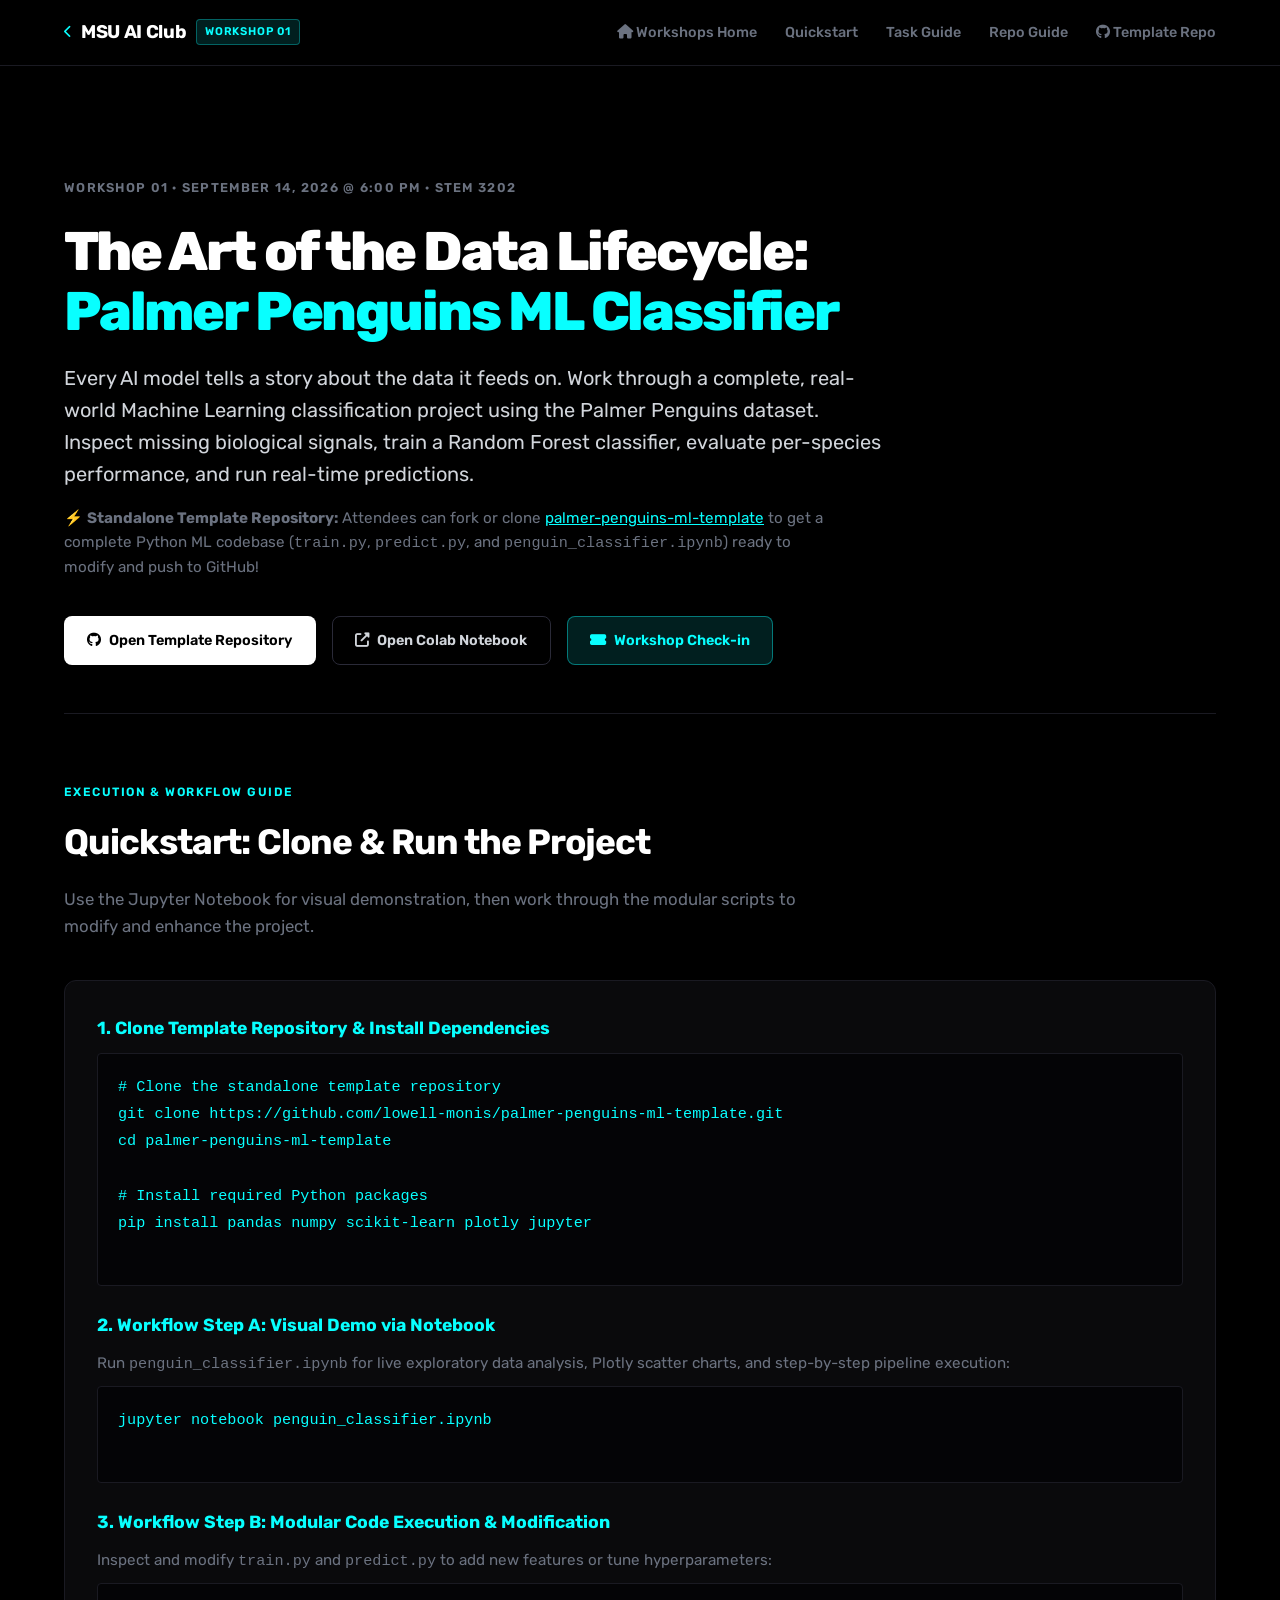
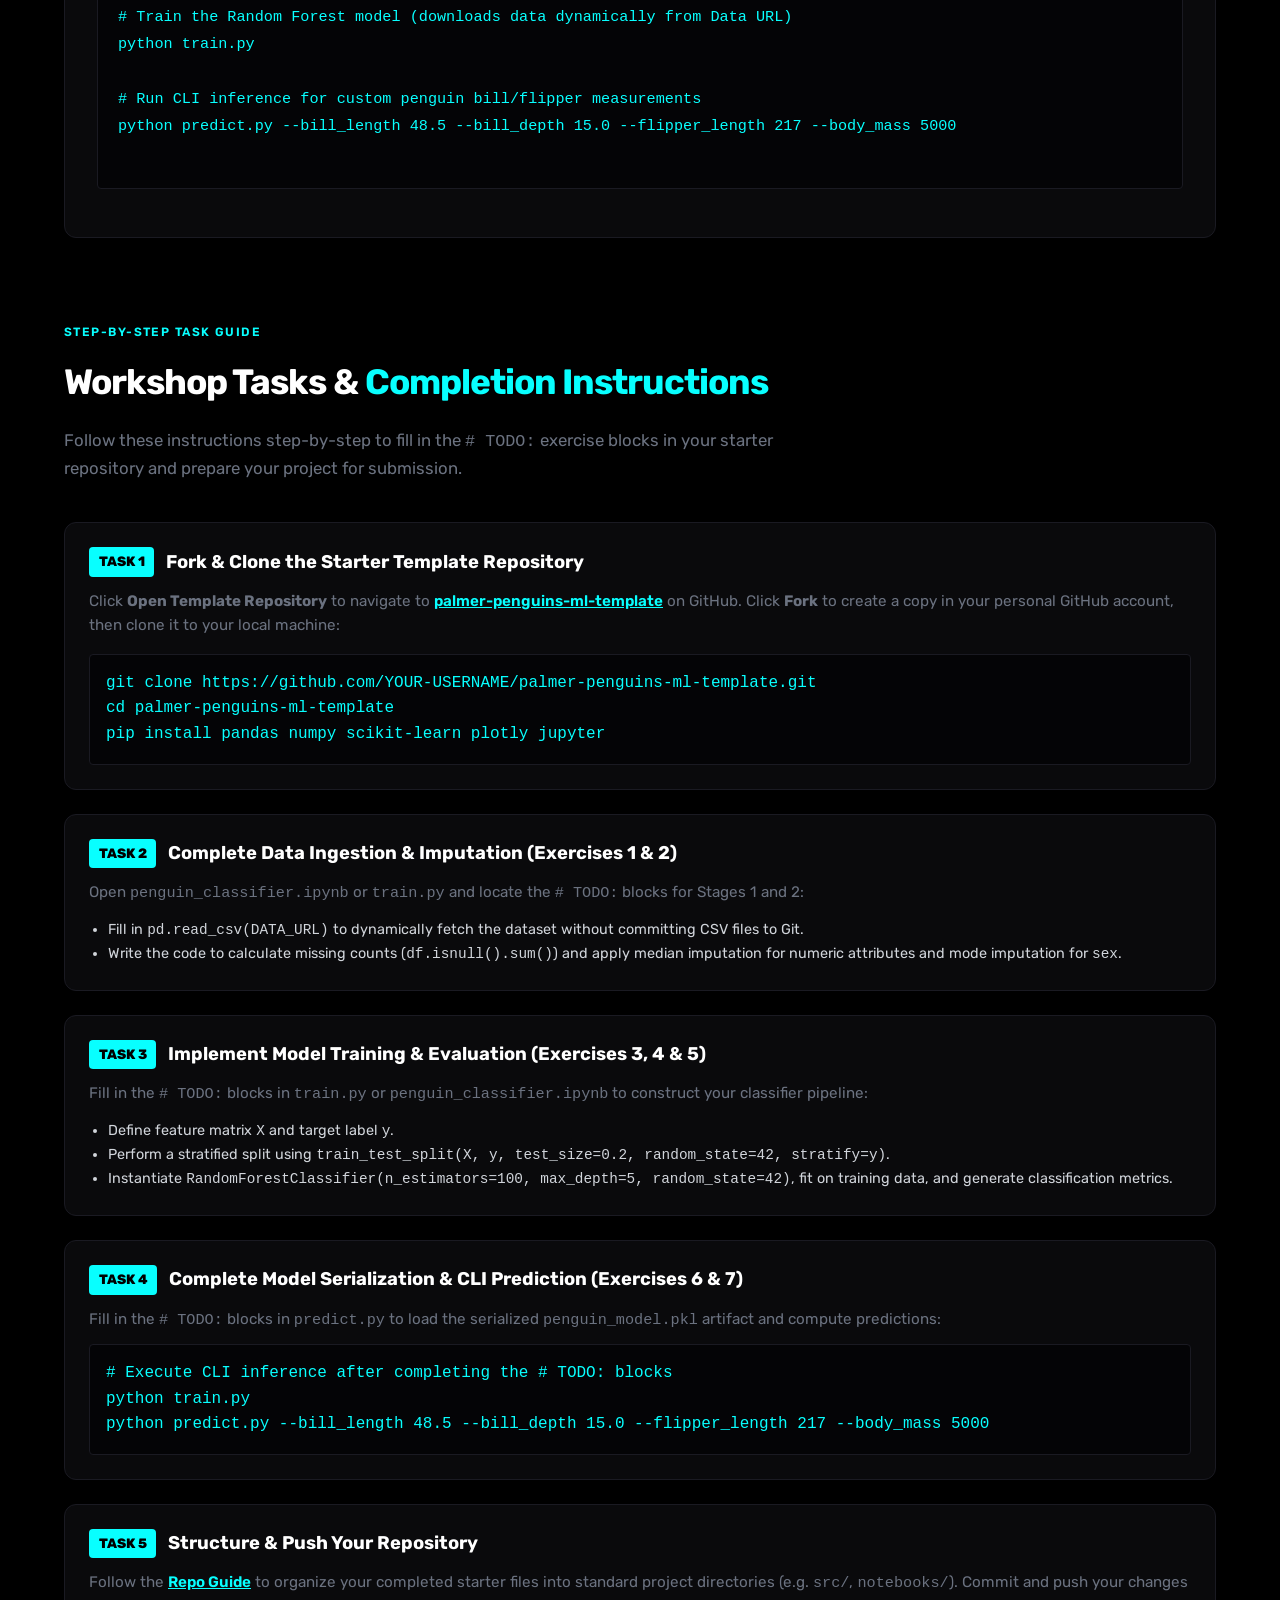
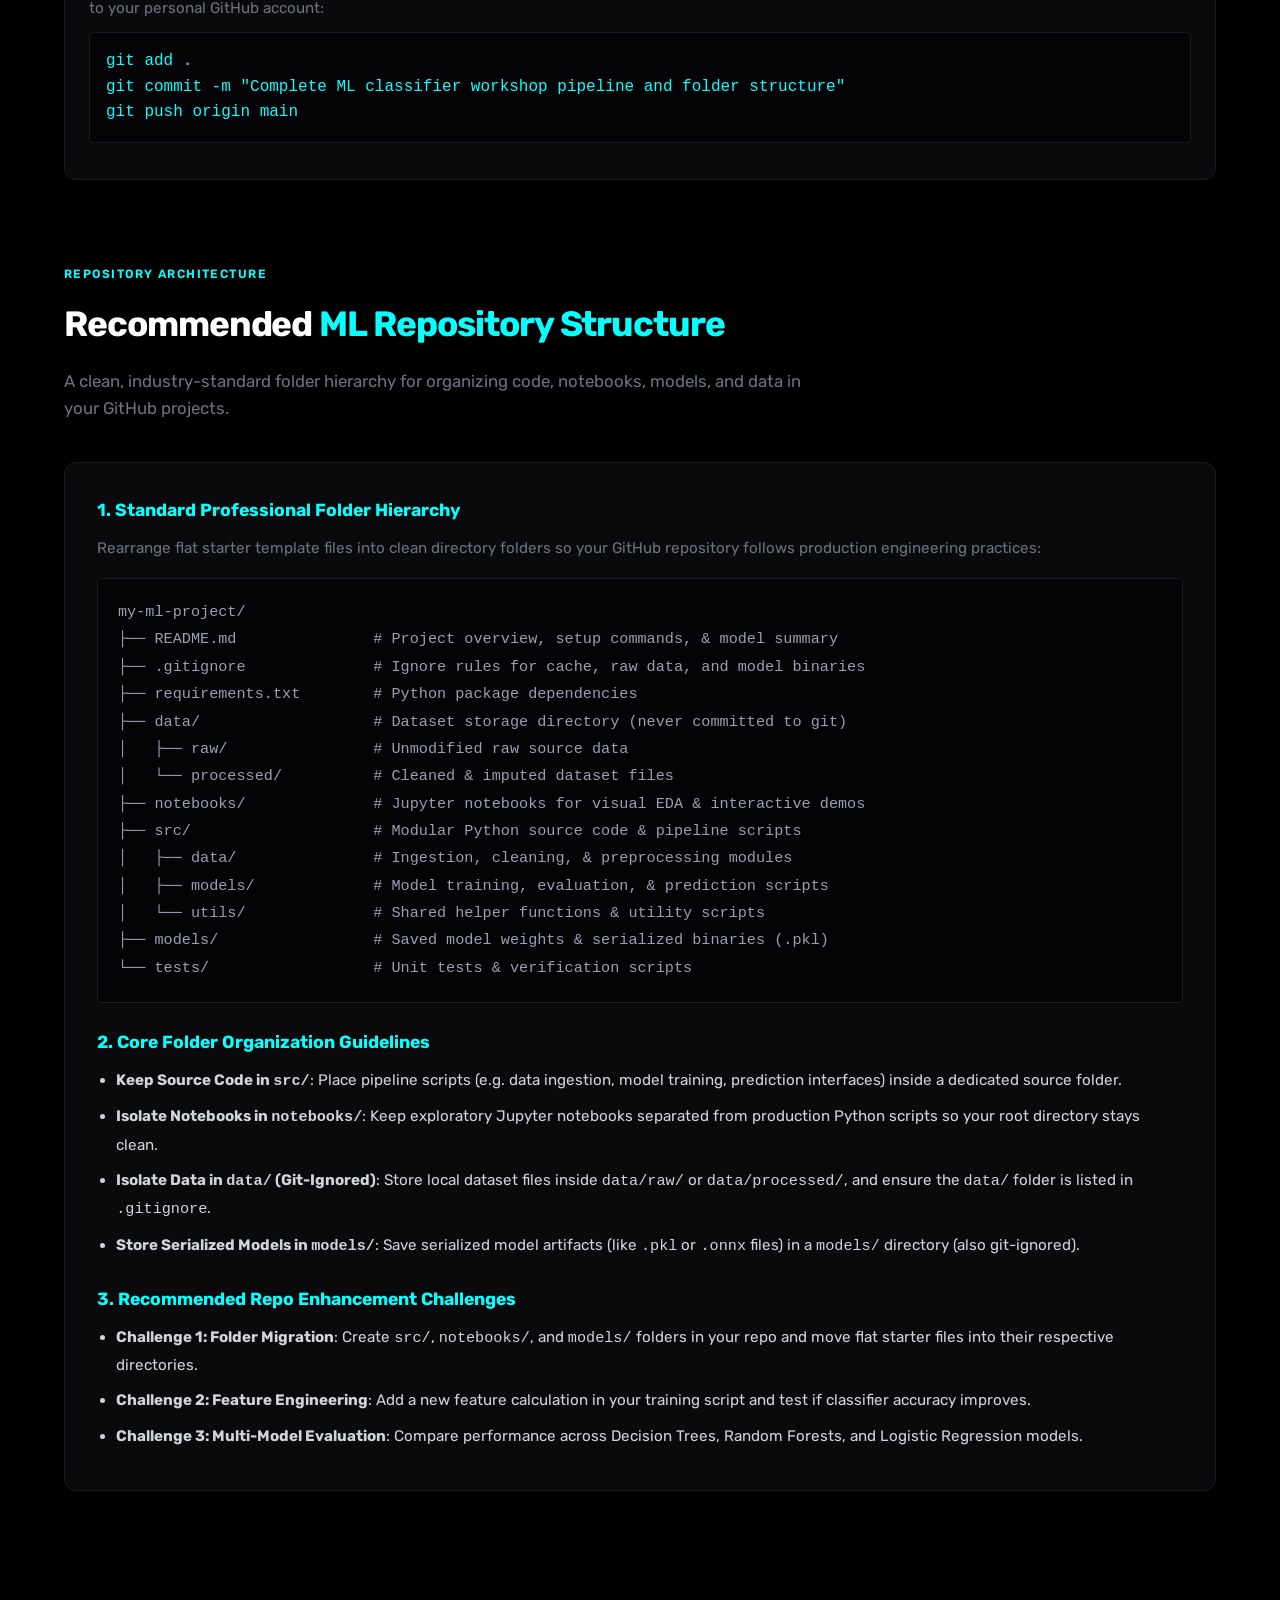
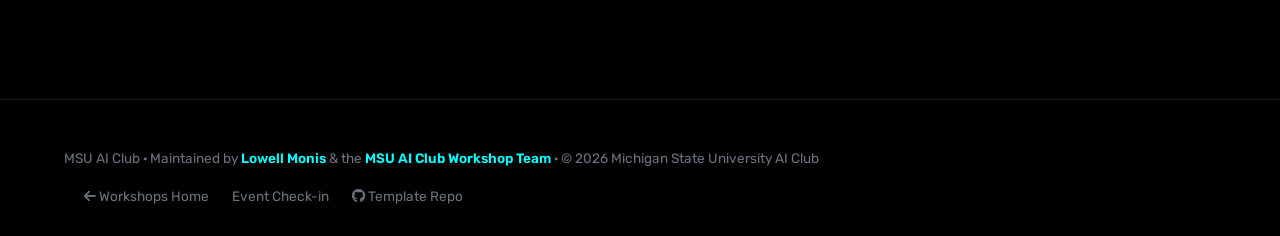
==== workshops/workshop1/index.html @ 01f93124 "Clarify Event Page link is for Workshop Check-in and remove repo submission text" ====
<!DOCTYPE html>
<html lang="en">
<head>
  <meta charset="UTF-8">
  <meta name="viewport" content="width=device-width, initial-scale=1.0">
  <title>MSU AI Club | Workshop 01: Palmer Penguins ML Classifier & Data Lifecycle Pipeline</title>
  <meta name="description" content="MSU AI Club Workshop 01: Palmer Penguins ML Classifier & Data Lifecycle Pipeline. Work through a real-world classification project with pandas, scikit-learn, and Plotly.">
  
  <!-- Rubik Google Font -->
  <link rel="preconnect" href="https://fonts.googleapis.com">
  <link rel="preconnect" href="https://fonts.gstatic.com" crossorigin>
  <link href="https://fonts.googleapis.com/css2?family=Rubik:ital,wght@0,300..900;1,300..900&display=swap" rel="stylesheet">
  
  <!-- FontAwesome Icons -->
  <link rel="stylesheet" href="https://cdnjs.cloudflare.com/ajax/libs/font-awesome/6.5.0/css/all.min.css">
  
  <!-- Shared Stylesheet -->
  <link rel="stylesheet" href="../../styles.css">
</head>
<body>

  <!-- Background Particle Network -->
  <div id="particles-js"></div>

  <!-- Header Navigation -->
  <header class="site-header">
    <div class="header-inner">
      <a href="../../index.html" class="wordmark">
        <i class="fas fa-chevron-left" style="font-size:0.8rem; color:var(--color-primary);"></i> MSU AI Club <span class="wordmark-badge">Workshop 01</span>
      </a>
      <nav class="site-nav">
        <a href="../../index.html" class="nav-link"><i class="fas fa-home"></i> Workshops Home</a>
        <a href="#quickstart" class="nav-link">Quickstart</a>
        <a href="#tasks" class="nav-link">Task Guide</a>
        <a href="#repo-org" class="nav-link">Repo Guide</a>
        <a href="https://github.com/lowell-monis/palmer-penguins-ml-template" target="_blank" class="nav-link" rel="noopener">
          <i class="fab fa-github"></i> Template Repo
        </a>
      </nav>
    </div>
  </header>

  <div class="container">
    
    <!-- Workshop 01 Hero Header -->
    <section class="hero-wrapper" id="hero">
      <div class="hero-meta">
        <span class="hero-label">WORKSHOP 01 · SEPTEMBER 14, 2026 @ 6:00 PM · STEM 3202</span>
      </div>
      
      <h1 class="hero-name">The Art of the Data Lifecycle:<br><span style="color:var(--color-primary);">Palmer Penguins ML Classifier</span></h1>
      
      <p class="hero-headline">
        Every AI model tells a story about the data it feeds on. Work through a complete, real-world Machine Learning classification project using the Palmer Penguins dataset. Inspect missing biological signals, train a Random Forest classifier, evaluate per-species performance, and run real-time predictions.
      </p>

      <p class="hero-tagline">
        ⚡ <strong>Standalone Template Repository:</strong> Attendees can fork or clone <a href="https://github.com/lowell-monis/palmer-penguins-ml-template" target="_blank" style="color:var(--color-primary); text-decoration:underline;">palmer-penguins-ml-template</a> to get a complete Python ML codebase (<code>train.py</code>, <code>predict.py</code>, and <code>penguin_classifier.ipynb</code>) ready to modify and push to GitHub!
      </p>

      <div class="hero-actions">
        <a href="https://github.com/lowell-monis/palmer-penguins-ml-template" target="_blank" rel="noopener" class="btn btn-solid">
          <i class="fab fa-github"></i> Open Template Repository
        </a>
        <a href="https://colab.research.google.com/github/lowell-monis/palmer-penguins-ml-template/blob/main/penguin_classifier.ipynb" target="_blank" rel="noopener" class="btn btn-ghost">
          <i class="fas fa-external-link-alt"></i> Open Colab Notebook
        </a>
        <a href="https://www.msuaiclub.com/events/df4d51d5-195a-4a8a-bd5e-db9c84133f81" target="_blank" rel="noopener" class="btn btn-accent">
          <i class="fas fa-ticket-alt"></i> Workshop Check-in
        </a>
      </div>
    </section>

    <!-- Quickstart & Reproduction Guide Section -->
    <section class="section" id="quickstart">
      <span class="section-label">Execution & Workflow Guide</span>
      <h2 class="section-title">Quickstart: Clone & Run the Project</h2>
      <p class="section-subtitle">Use the Jupyter Notebook for visual demonstration, then work through the modular scripts to modify and enhance the project.</p>

      <div class="simulator-workspace" style="padding:2rem;">
        <div style="line-height:1.8; font-size:0.95rem;">
          
          <h3 style="color:var(--color-primary); font-size:1.1rem; margin-bottom:0.5rem;">1. Clone Template Repository & Install Dependencies</h3>
          <pre style="background:#040406; padding:1.25rem; border-radius:var(--radius-sm); font-family:var(--font-code); color:var(--color-primary); border:1px solid var(--border-color); margin-bottom:1.5rem; overflow-x:auto;">
# Clone the standalone template repository
git clone https://github.com/lowell-monis/palmer-penguins-ml-template.git
cd palmer-penguins-ml-template

# Install required Python packages
pip install pandas numpy scikit-learn plotly jupyter
          </pre>

          <h3 style="color:var(--color-primary); font-size:1.1rem; margin-bottom:0.5rem;">2. Workflow Step A: Visual Demo via Notebook</h3>
          <p style="color:var(--text-muted); margin-bottom:0.5rem;">
            Run <code>penguin_classifier.ipynb</code> for live exploratory data analysis, Plotly scatter charts, and step-by-step pipeline execution:
          </p>
          <pre style="background:#040406; padding:1.25rem; border-radius:var(--radius-sm); font-family:var(--font-code); color:var(--color-primary); border:1px solid var(--border-color); margin-bottom:1.5rem; overflow-x:auto;">
jupyter notebook penguin_classifier.ipynb
          </pre>

          <h3 style="color:var(--color-primary); font-size:1.1rem; margin-bottom:0.5rem;">3. Workflow Step B: Modular Code Execution & Modification</h3>
          <p style="color:var(--text-muted); margin-bottom:0.5rem;">
            Inspect and modify <code>train.py</code> and <code>predict.py</code> to add new features or tune hyperparameters:
          </p>
          <pre style="background:#040406; padding:1.25rem; border-radius:var(--radius-sm); font-family:var(--font-code); color:var(--color-primary); border:1px solid var(--border-color); margin-bottom:1rem; overflow-x:auto;">
# Train the Random Forest model (downloads data dynamically from Data URL)
python train.py

# Run CLI inference for custom penguin bill/flipper measurements
python predict.py --bill_length 48.5 --bill_depth 15.0 --flipper_length 217 --body_mass 5000
          </pre>

        </div>
      </div>
    </section>

    <!-- Workshop Tasks & Step-by-Step Instructions Section -->
    <section class="section" id="tasks">
      <span class="section-label">Step-by-Step Task Guide</span>
      <h2 class="section-title">Workshop Tasks & <span style="color:var(--color-primary);">Completion Instructions</span></h2>
      <p class="section-subtitle">Follow these instructions step-by-step to fill in the <code># TODO:</code> exercise blocks in your starter repository and prepare your project for submission.</p>

      <div style="display:flex; flex-direction:column; gap:1.5rem; margin-top:2rem;">
        
        <!-- Task 1 -->
        <div class="workshop-card" style="padding:1.5rem;">
          <div style="display:flex; align-items:center; gap:0.75rem; margin-bottom:0.75rem;">
            <span style="background:var(--color-primary); color:#000; font-weight:800; padding:0.25rem 0.6rem; border-radius:4px; font-size:0.85rem;">TASK 1</span>
            <h3 style="color:var(--text-bright); font-size:1.15rem; margin:0;">Fork & Clone the Starter Template Repository</h3>
          </div>
          <p style="color:var(--text-muted); font-size:0.95rem; line-height:1.6; margin-bottom:1rem;">
            Click <strong>Open Template Repository</strong> to navigate to <a href="https://github.com/lowell-monis/palmer-penguins-ml-template" target="_blank" style="color:var(--color-primary); font-weight:600;">palmer-penguins-ml-template</a> on GitHub. Click <strong>Fork</strong> to create a copy in your personal GitHub account, then clone it to your local machine:
          </p>
          <pre style="background:#040406; padding:1rem; border-radius:var(--radius-sm); font-family:var(--font-code); color:var(--color-primary); border:1px solid var(--border-color); overflow-x:auto;">
git clone https://github.com/YOUR-USERNAME/palmer-penguins-ml-template.git
cd palmer-penguins-ml-template
pip install pandas numpy scikit-learn plotly jupyter</pre>
        </div>

        <!-- Task 2 -->
        <div class="workshop-card" style="padding:1.5rem;">
          <div style="display:flex; align-items:center; gap:0.75rem; margin-bottom:0.75rem;">
            <span style="background:var(--color-primary); color:#000; font-weight:800; padding:0.25rem 0.6rem; border-radius:4px; font-size:0.85rem;">TASK 2</span>
            <h3 style="color:var(--text-bright); font-size:1.15rem; margin:0;">Complete Data Ingestion & Imputation (Exercises 1 & 2)</h3>
          </div>
          <p style="color:var(--text-muted); font-size:0.95rem; line-height:1.6; margin-bottom:0.75rem;">
            Open <code>penguin_classifier.ipynb</code> or <code>train.py</code> and locate the <code># TODO:</code> blocks for Stages 1 and 2:
          </p>
          <ul style="padding-left:1.2rem; color:var(--text-main); font-size:0.9rem; line-height:1.6;">
            <li>Fill in <code>pd.read_csv(DATA_URL)</code> to dynamically fetch the dataset without committing CSV files to Git.</li>
            <li>Write the code to calculate missing counts (<code>df.isnull().sum()</code>) and apply median imputation for numeric attributes and mode imputation for <code>sex</code>.</li>
          </ul>
        </div>

        <!-- Task 3 -->
        <div class="workshop-card" style="padding:1.5rem;">
          <div style="display:flex; align-items:center; gap:0.75rem; margin-bottom:0.75rem;">
            <span style="background:var(--color-primary); color:#000; font-weight:800; padding:0.25rem 0.6rem; border-radius:4px; font-size:0.85rem;">TASK 3</span>
            <h3 style="color:var(--text-bright); font-size:1.15rem; margin:0;">Implement Model Training & Evaluation (Exercises 3, 4 & 5)</h3>
          </div>
          <p style="color:var(--text-muted); font-size:0.95rem; line-height:1.6; margin-bottom:0.75rem;">
            Fill in the <code># TODO:</code> blocks in <code>train.py</code> or <code>penguin_classifier.ipynb</code> to construct your classifier pipeline:
          </p>
          <ul style="padding-left:1.2rem; color:var(--text-main); font-size:0.9rem; line-height:1.6;">
            <li>Define feature matrix <code>X</code> and target label <code>y</code>.</li>
            <li>Perform a stratified split using <code>train_test_split(X, y, test_size=0.2, random_state=42, stratify=y)</code>.</li>
            <li>Instantiate <code>RandomForestClassifier(n_estimators=100, max_depth=5, random_state=42)</code>, fit on training data, and generate classification metrics.</li>
          </ul>
        </div>

        <!-- Task 4 -->
        <div class="workshop-card" style="padding:1.5rem;">
          <div style="display:flex; align-items:center; gap:0.75rem; margin-bottom:0.75rem;">
            <span style="background:var(--color-primary); color:#000; font-weight:800; padding:0.25rem 0.6rem; border-radius:4px; font-size:0.85rem;">TASK 4</span>
            <h3 style="color:var(--text-bright); font-size:1.15rem; margin:0;">Complete Model Serialization & CLI Prediction (Exercises 6 & 7)</h3>
          </div>
          <p style="color:var(--text-muted); font-size:0.95rem; line-height:1.6; margin-bottom:0.75rem;">
            Fill in the <code># TODO:</code> blocks in <code>predict.py</code> to load the serialized <code>penguin_model.pkl</code> artifact and compute predictions:
          </p>
          <pre style="background:#040406; padding:1rem; border-radius:var(--radius-sm); font-family:var(--font-code); color:var(--color-primary); border:1px solid var(--border-color); overflow-x:auto;">
# Execute CLI inference after completing the # TODO: blocks
python train.py
python predict.py --bill_length 48.5 --bill_depth 15.0 --flipper_length 217 --body_mass 5000</pre>
        </div>

        <!-- Task 5 -->
        <div class="workshop-card" style="padding:1.5rem;">
          <div style="display:flex; align-items:center; gap:0.75rem; margin-bottom:0.75rem;">
            <span style="background:var(--color-primary); color:#000; font-weight:800; padding:0.25rem 0.6rem; border-radius:4px; font-size:0.85rem;">TASK 5</span>
            <h3 style="color:var(--text-bright); font-size:1.15rem; margin:0;">Structure & Push Your Repository</h3>
          </div>
          <p style="color:var(--text-muted); font-size:0.95rem; line-height:1.6; margin-bottom:0.75rem;">
            Follow the <a href="#repo-org" style="color:var(--color-primary); font-weight:600;">Repo Guide</a> to organize your completed starter files into standard project directories (e.g. <code>src/</code>, <code>notebooks/</code>). Commit and push your changes to your personal GitHub account:
          </p>
          <pre style="background:#040406; padding:1rem; border-radius:var(--radius-sm); font-family:var(--font-code); color:var(--color-primary); border:1px solid var(--border-color); margin-bottom:0.75rem; overflow-x:auto;">
git add .
git commit -m "Complete ML classifier workshop pipeline and folder structure"
git push origin main</pre>
        </div>

      </div>
    </section>

    <!-- Repository File Organization Guide Section -->
    <section class="section" id="repo-org">
      <span class="section-label">Repository Architecture</span>
      <h2 class="section-title">Recommended <span style="color:var(--color-primary);">ML Repository Structure</span></h2>
      <p class="section-subtitle">A clean, industry-standard folder hierarchy for organizing code, notebooks, models, and data in your GitHub projects.</p>

      <div class="simulator-workspace" style="padding:2rem;">
        <div style="line-height:1.8; font-size:0.95rem;">
          
          <h3 style="color:var(--color-primary); font-size:1.1rem; margin-bottom:0.5rem;">1. Standard Professional Folder Hierarchy</h3>
          <p style="color:var(--text-muted); margin-bottom:1rem;">
            Rearrange flat starter template files into clean directory folders so your GitHub repository follows production engineering practices:
          </p>
          <pre style="background:#040406; padding:1.25rem; border-radius:var(--radius-sm); font-family:var(--font-code); color:#9a9fb2; margin-bottom:1.5rem; border:1px solid var(--border-color); overflow-x:auto;">
my-ml-project/
├── README.md               # Project overview, setup commands, & model summary
├── .gitignore              # Ignore rules for cache, raw data, and model binaries
├── requirements.txt        # Python package dependencies
├── data/                   # Dataset storage directory (never committed to git)
│   ├── raw/                # Unmodified raw source data
│   └── processed/          # Cleaned & imputed dataset files
├── notebooks/              # Jupyter notebooks for visual EDA & interactive demos
├── src/                    # Modular Python source code & pipeline scripts
│   ├── data/               # Ingestion, cleaning, & preprocessing modules
│   ├── models/             # Model training, evaluation, & prediction scripts
│   └── utils/              # Shared helper functions & utility scripts
├── models/                 # Saved model weights & serialized binaries (.pkl)
└── tests/                  # Unit tests & verification scripts</pre>

          <h3 style="color:var(--color-primary); font-size:1.1rem; margin-bottom:0.5rem;">2. Core Folder Organization Guidelines</h3>
          <ul style="padding-left:1.2rem; color:var(--text-main); margin-bottom:1.5rem;">
            <li style="margin-bottom:0.5rem;"><strong>Keep Source Code in <code>src/</code></strong>: Place pipeline scripts (e.g. data ingestion, model training, prediction interfaces) inside a dedicated source folder.</li>
            <li style="margin-bottom:0.5rem;"><strong>Isolate Notebooks in <code>notebooks/</code></strong>: Keep exploratory Jupyter notebooks separated from production Python scripts so your root directory stays clean.</li>
            <li style="margin-bottom:0.5rem;"><strong>Isolate Data in <code>data/</code> (Git-Ignored)</strong>: Store local dataset files inside <code>data/raw/</code> or <code>data/processed/</code>, and ensure the <code>data/</code> folder is listed in <code>.gitignore</code>.</li>
            <li style="margin-bottom:0.5rem;"><strong>Store Serialized Models in <code>models/</code></strong>: Save serialized model artifacts (like <code>.pkl</code> or <code>.onnx</code> files) in a <code>models/</code> directory (also git-ignored).</li>
          </ul>

          <h3 style="color:var(--color-primary); font-size:1.1rem; margin-bottom:0.5rem;">3. Recommended Repo Enhancement Challenges</h3>
          <ul style="padding-left:1.2rem; color:var(--text-main);">
            <li style="margin-bottom:0.5rem;"><strong>Challenge 1: Folder Migration</strong>: Create <code>src/</code>, <code>notebooks/</code>, and <code>models/</code> folders in your repo and move flat starter files into their respective directories.</li>
            <li style="margin-bottom:0.5rem;"><strong>Challenge 2: Feature Engineering</strong>: Add a new feature calculation in your training script and test if classifier accuracy improves.</li>
            <li style="margin-bottom:0.5rem;"><strong>Challenge 3: Multi-Model Evaluation</strong>: Compare performance across Decision Trees, Random Forests, and Logistic Regression models.</li>
          </ul>

        </div>
      </div>
    </section>

  </div>

  <!-- Site Footer -->
  <footer class="site-footer">
    <div class="footer-inner">
      <div>
        MSU AI Club · Maintained by <a href="https://lowell-monis.github.io/" target="_blank" rel="noopener" style="color:var(--color-primary); text-decoration:none; font-weight:600;">Lowell Monis</a> & the <span style="color:var(--color-primary); font-weight:600;">MSU AI Club Workshop Team</span> · © 2026 Michigan State University AI Club
      </div>
      <div class="footer-links">
        <a href="../../index.html"><i class="fas fa-arrow-left"></i> Workshops Home</a>
        <a href="https://www.msuaiclub.com/events/df4d51d5-195a-4a8a-bd5e-db9c84133f81" target="_blank" rel="noopener">Event Check-in</a>
        <a href="https://github.com/lowell-monis/palmer-penguins-ml-template" target="_blank" rel="noopener"><i class="fab fa-github"></i> Template Repo</a>
      </div>
    </div>
  </footer>

  <!-- Application JS -->
  <script src="../../app.js"></script>
</body>
</html>
---- styles.css ----
@import url('https://fonts.googleapis.com/css2?family=Rubik:ital,wght@0,300..900;1,300..900&display=swap');

:root {
  --font-main: "Rubik", sans-serif;
  --font-code: 'JetBrains Mono', monospace;
  
  --bg-black: #000000;
  --bg-card: #0a0a0c;
  --bg-card-hover: #121216;
  --border-color: #1a1a22;
  --border-highlight: #2a2a38;
  
  --color-primary: #08ffff;
  --color-primary-dim: rgba(8, 255, 255, 0.12);
  --color-accent-secondary: #ff0055;
  
  --text-bright: #ffffff;
  --text-main: #d1d5db;
  --text-muted: #6b7280;
  --text-dim: #4b5563;

  --radius-lg: 12px;
  --radius-md: 8px;
  --radius-sm: 4px;
}

* {
  box-sizing: border-box;
  margin: 0;
  padding: 0;
}

body {
  font-family: "Rubik", sans-serif;
  font-optical-sizing: auto;
  background-color: var(--bg-black);
  color: var(--text-main);
  line-height: 1.6;
  min-height: 100vh;
  overflow-x: hidden;
  -webkit-font-smoothing: antialiased;
}

#particles-js {
  position: fixed;
  top: 0;
  left: 0;
  width: 100%;
  height: 100%;
  z-index: 0;
  pointer-events: none;
}

.site-header {
  position: sticky;
  top: 0;
  z-index: 100;
  background: rgba(0, 0, 0, 0.85);
  backdrop-filter: blur(16px);
  -webkit-backdrop-filter: blur(16px);
  border-bottom: 1px solid var(--border-color);
  padding: 1.1rem 0;
}

.header-inner {
  max-width: 1200px;
  margin: 0 auto;
  padding: 0 1.5rem;
  display: flex;
  justify-content: space-between;
  align-items: center;
}

.wordmark {
  font-size: 1.15rem;
  font-weight: 700;
  letter-spacing: -0.02em;
  color: var(--text-bright);
  text-decoration: none;
  display: flex;
  align-items: center;
  gap: 0.6rem;
}

.wordmark-badge {
  font-size: 0.7rem;
  text-transform: uppercase;
  letter-spacing: 0.08em;
  background: var(--color-primary-dim);
  color: var(--color-primary);
  border: 1px solid rgba(8, 255, 255, 0.3);
  padding: 0.2rem 0.5rem;
  border-radius: var(--radius-sm);
  font-weight: 600;
}

.site-nav {
  display: flex;
  align-items: center;
  gap: 1.75rem;
}

.nav-link {
  color: var(--text-muted);
  text-decoration: none;
  font-size: 0.9rem;
  font-weight: 500;
  transition: color 0.2s ease;
}

.nav-link:hover {
  color: var(--text-bright);
}

.nav-link.active {
  color: var(--color-primary);
}

.container {
  position: relative;
  z-index: 1;
  max-width: 1200px;
  margin: 0 auto;
  padding: 3rem 1.5rem;
}

.section {
  margin-bottom: 5rem;
}

.section-label {
  font-size: 0.75rem;
  text-transform: uppercase;
  letter-spacing: 0.12em;
  color: var(--color-primary);
  font-weight: 600;
  display: inline-block;
  margin-bottom: 0.75rem;
}

.section-title {
  font-size: 2.2rem;
  font-weight: 700;
  color: var(--text-bright);
  letter-spacing: -0.03em;
  margin-bottom: 1rem;
}

.section-subtitle {
  font-size: 1.05rem;
  color: var(--text-muted);
  max-width: 750px;
  margin-bottom: 2.5rem;
}

.hero-wrapper {
  padding: 4rem 0 3rem 0;
  border-bottom: 1px solid var(--border-color);
  margin-bottom: 4rem;
}

.hero-meta {
  display: flex;
  align-items: center;
  gap: 1rem;
  flex-wrap: wrap;
  margin-bottom: 1.5rem;
}

.hero-label {
  font-size: 0.8rem;
  text-transform: uppercase;
  letter-spacing: 0.1em;
  color: var(--text-muted);
  font-weight: 600;
}

.hero-name {
  font-size: 3.4rem;
  font-weight: 800;
  letter-spacing: -0.04em;
  line-height: 1.1;
  color: var(--text-bright);
  margin-bottom: 1.25rem;
}

.hero-headline {
  font-size: 1.25rem;
  color: var(--text-main);
  max-width: 820px;
  margin-bottom: 1rem;
  font-weight: 400;
  line-height: 1.6;
}

.hero-tagline {
  font-size: 0.95rem;
  color: var(--text-muted);
  max-width: 780px;
  margin-bottom: 2.25rem;
}

.hero-actions {
  display: flex;
  gap: 1rem;
  flex-wrap: wrap;
}

.btn {
  font-family: "Rubik", sans-serif;
  font-optical-sizing: auto;
  font-size: 0.9rem;
  font-weight: 600;
  padding: 0.75rem 1.4rem;
  border-radius: var(--radius-md);
  text-decoration: none;
  cursor: pointer;
  display: inline-flex;
  align-items: center;
  gap: 0.5rem;
  transition: all 0.2s ease;
  border: 1px solid transparent;
}

.btn-solid {
  background: var(--text-bright);
  color: var(--bg-black);
}

.btn-solid:hover {
  background: #e2e8f0;
  transform: translateY(-1px);
}

.btn-ghost {
  background: transparent;
  border-color: var(--border-highlight);
  color: var(--text-main);
}

.btn-ghost:hover {
  border-color: var(--color-primary);
  color: var(--color-primary);
  background: var(--color-primary-dim);
}

.btn-accent {
  background: var(--color-primary-dim);
  border-color: rgba(8, 255, 255, 0.4);
  color: var(--color-primary);
}

.btn-accent:hover {
  background: var(--color-primary);
  color: var(--bg-black);
}

.workshop-grid {
  display: grid;
  grid-template-columns: repeat(auto-fit, minmax(340px, 1fr));
  gap: 1.75rem;
}

.workshop-card {
  background: var(--bg-card);
  border: 1px solid var(--border-color);
  border-radius: var(--radius-lg);
  padding: 2rem;
  display: flex;
  flex-direction: column;
  justify-content: space-between;
  transition: all 0.25s ease;
}

.workshop-card:hover {
  border-color: var(--border-highlight);
  background: var(--bg-card-hover);
  transform: translateY(-2px);
}

.workshop-card.featured {
  border-color: rgba(8, 255, 255, 0.3);
  box-shadow: 0 0 30px rgba(8, 255, 255, 0.05);
}

.card-header-row {
  display: flex;
  justify-content: space-between;
  align-items: center;
  margin-bottom: 1.25rem;
}

.card-num {
  font-family: var(--font-code);
  font-size: 0.8rem;
  color: var(--color-primary);
  font-weight: 700;
}

.card-date {
  font-size: 0.8rem;
  color: var(--text-muted);
}

.card-title {
  font-size: 1.35rem;
  font-weight: 700;
  color: var(--text-bright);
  margin-bottom: 0.75rem;
  letter-spacing: -0.02em;
}

.card-desc {
  font-size: 0.92rem;
  color: var(--text-muted);
  margin-bottom: 1.5rem;
  line-height: 1.55;
}

.tag-cloud {
  display: flex;
  gap: 0.4rem;
  flex-wrap: wrap;
  margin-bottom: 1.5rem;
}

.presenter-pill {
  font-size: 0.78rem;
  background: rgba(8, 255, 255, 0.08);
  border: 1px solid rgba(8, 255, 255, 0.35);
  color: var(--color-primary);
  padding: 0.35rem 0.75rem;
  border-radius: var(--radius-sm);
  font-weight: 600;
  display: inline-flex;
  align-items: center;
  gap: 0.45rem;
  margin-bottom: 0.85rem;
  letter-spacing: 0.01em;
}

.tag-pill {
  font-size: 0.75rem;
  background: #111116;
  border: 1px solid #22222a;
  color: #9ca3af;
  padding: 0.25rem 0.6rem;
  border-radius: var(--radius-sm);
  font-weight: 500;
}

.simulator-workspace {
  background: var(--bg-card);
  border: 1px solid var(--border-color);
  border-radius: var(--radius-lg);
  padding: 2.5rem;
  margin-top: 2rem;
}

.tabs-nav {
  display: flex;
  gap: 0.75rem;
  border-bottom: 1px solid var(--border-color);
  padding-bottom: 0.75rem;
  margin-bottom: 2rem;
  overflow-x: auto;
}

.tab-btn {
  background: transparent;
  border: none;
  color: var(--text-muted);
  font-family: "Rubik", sans-serif;
  font-optical-sizing: auto;
  font-size: 0.9rem;
  font-weight: 600;
  padding: 0.6rem 1rem;
  border-radius: var(--radius-sm);
  cursor: pointer;
  white-space: nowrap;
  transition: all 0.2s ease;
}

.tab-btn.active {
  color: var(--color-primary);
  background: var(--color-primary-dim);
  border: 1px solid rgba(8, 255, 255, 0.2);
}

.tab-btn:hover:not(.active) {
  color: var(--text-bright);
}

.tab-content {
  display: none;
}

.tab-content.active {
  display: block;
}

.cell-block {
  background: #050507;
  border: 1px solid var(--border-color);
  border-radius: var(--radius-md);
  margin-bottom: 1.75rem;
  overflow: hidden;
}

.cell-header {
  background: #0c0c10;
  padding: 0.8rem 1.25rem;
  border-bottom: 1px solid var(--border-color);
  display: flex;
  justify-content: space-between;
  align-items: center;
}

.cell-title {
  font-size: 0.88rem;
  font-weight: 600;
  color: var(--text-bright);
}

.cell-code {
  background: #020203;
  font-family: var(--font-code);
  font-size: 0.85rem;
  color: #9cdcfe;
  padding: 1.25rem;
  overflow-x: auto;
  white-space: pre;
}

.cell-input-box {
  padding: 1.25rem;
  background: #08080c;
  border-top: 1px dashed var(--border-color);
}

.prompt-textarea {
  width: 100%;
  height: 80px;
  background: #020204;
  border: 1px solid var(--border-highlight);
  border-radius: var(--radius-sm);
  color: var(--text-bright);
  font-family: "Rubik", sans-serif;
  font-optical-sizing: auto;
  padding: 0.75rem;
  font-size: 0.9rem;
  resize: vertical;
}

.prompt-textarea:focus {
  outline: none;
  border-color: var(--color-primary);
}

.cell-output {
  background: #030304;
  border-top: 1px solid var(--border-color);
  padding: 1.25rem;
  font-family: var(--font-code);
  font-size: 0.85rem;
  color: var(--text-main);
}

.plot-container {
  width: 100%;
  min-height: 380px;
  margin-top: 1rem;
}

.choice-grid {
  display: grid;
  grid-template-columns: 1fr 1fr;
  gap: 1.5rem;
  margin-top: 1.5rem;
}

@media (max-width: 768px) {
  .choice-grid {
    grid-template-columns: 1fr;
  }
}

.choice-card {
  background: #0b0b0f;
  border: 1px solid var(--border-color);
  border-radius: var(--radius-md);
  padding: 1.5rem;
  cursor: pointer;
  transition: all 0.2s ease;
}

.choice-card:hover {
  border-color: var(--color-primary);
  background: var(--color-primary-dim);
}

.choice-title {
  font-size: 1.05rem;
  font-weight: 700;
  color: var(--color-primary);
  margin-bottom: 0.5rem;
}

.media-grid {
  display: grid;
  grid-template-columns: repeat(auto-fit, minmax(320px, 1fr));
  gap: 1.5rem;
  margin-top: 1.5rem;
}

.media-card {
  background: var(--bg-card);
  border: 1px solid var(--border-color);
  border-radius: var(--radius-lg);
  padding: 1.25rem;
}

.media-card-title {
  font-size: 0.95rem;
  font-weight: 600;
  color: var(--text-bright);
  margin-bottom: 0.85rem;
  display: flex;
  align-items: center;
  gap: 0.5rem;
}

.references-list {
  list-style: none;
  counter-reset: ieee-counter;
}

.references-list li {
  counter-increment: ieee-counter;
  position: relative;
  padding-left: 2.25rem;
  margin-bottom: 1rem;
  font-size: 0.92rem;
  color: var(--text-main);
  line-height: 1.6;
}

.references-list li::before {
  content: "[" counter(ieee-counter) "]";
  position: absolute;
  left: 0;
  font-family: var(--font-code);
  color: var(--color-primary);
  font-weight: 600;
}

.site-footer {
  border-top: 1px solid var(--border-color);
  padding: 3rem 0;
  margin-top: 5rem;
  font-size: 0.85rem;
  color: var(--text-muted);
}

.footer-inner {
  max-width: 1200px;
  margin: 0 auto;
  padding: 0 1.5rem;
  display: flex;
  justify-content: space-between;
  align-items: center;
  flex-wrap: wrap;
  gap: 1rem;
}

.footer-links a {
  color: var(--text-muted);
  text-decoration: none;
  margin-left: 1.25rem;
  transition: color 0.2s ease;
}

.footer-links a:hover {
  color: var(--color-primary);
}
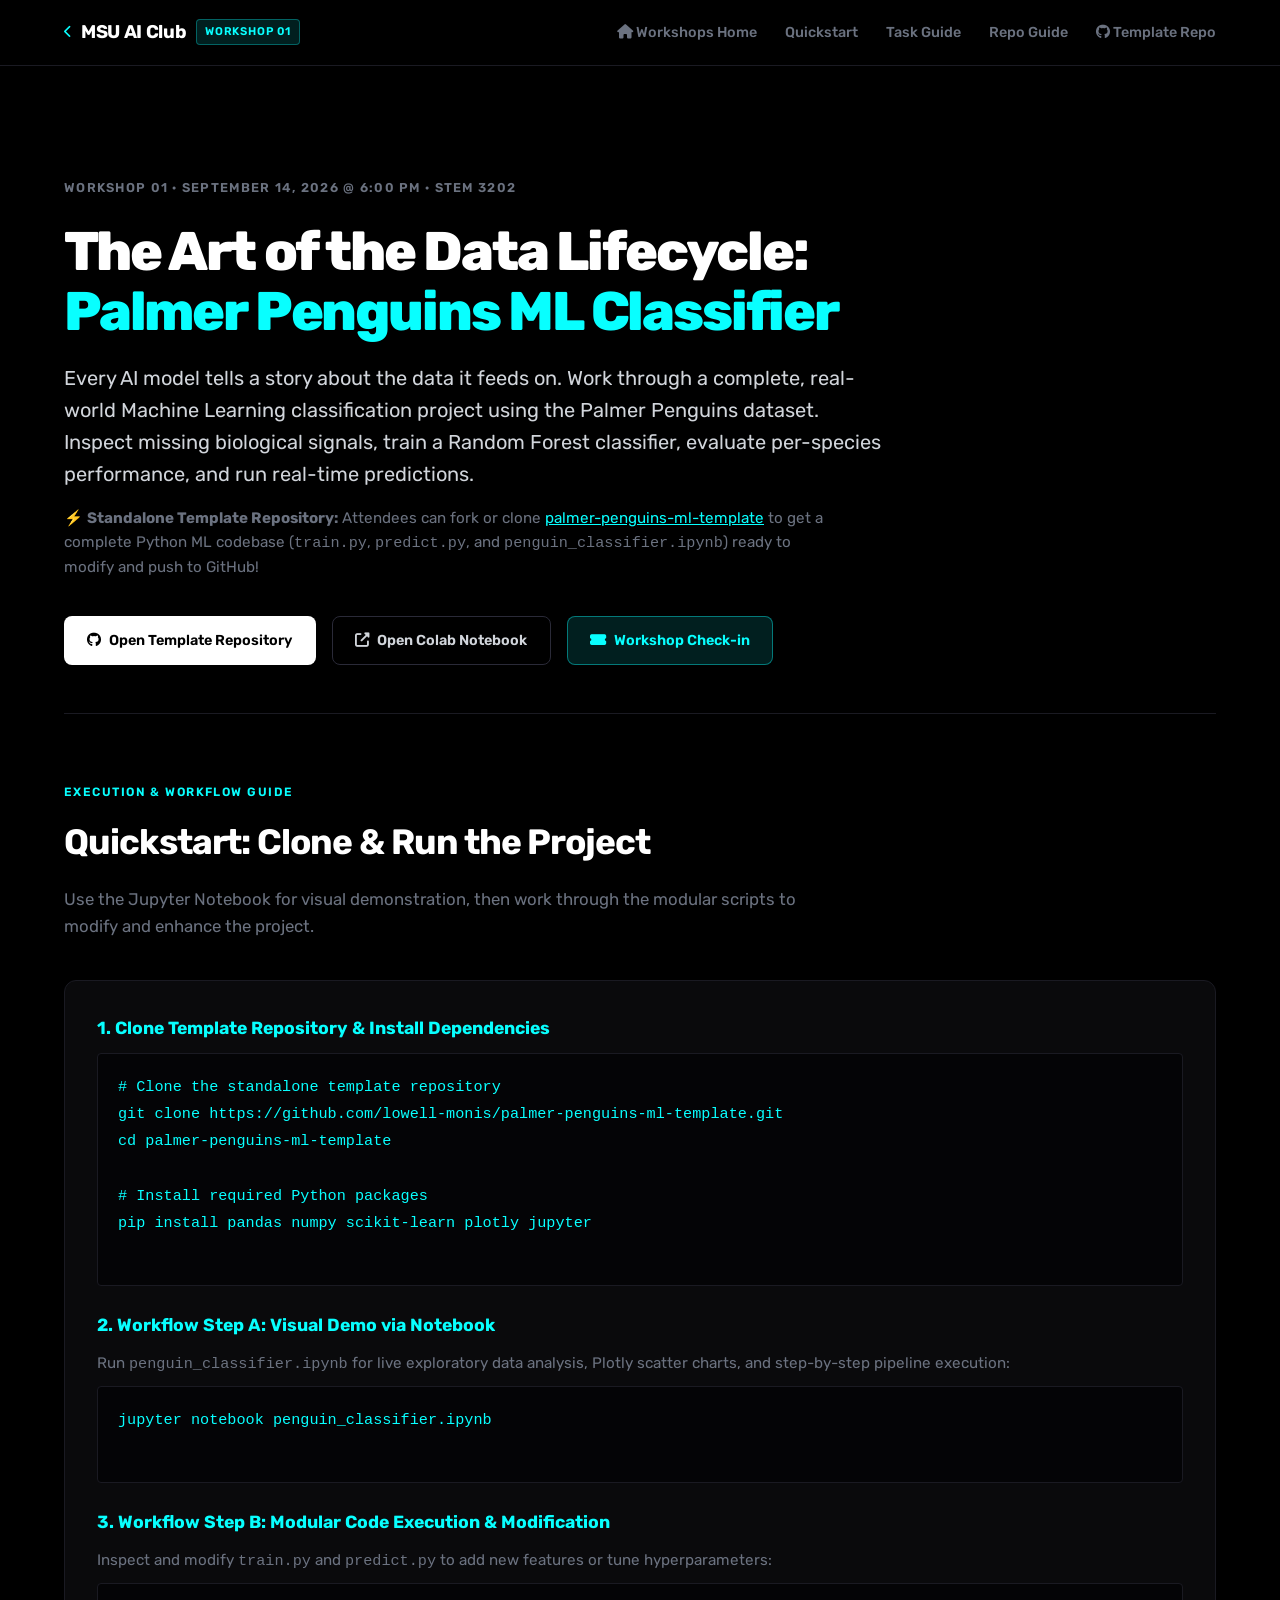
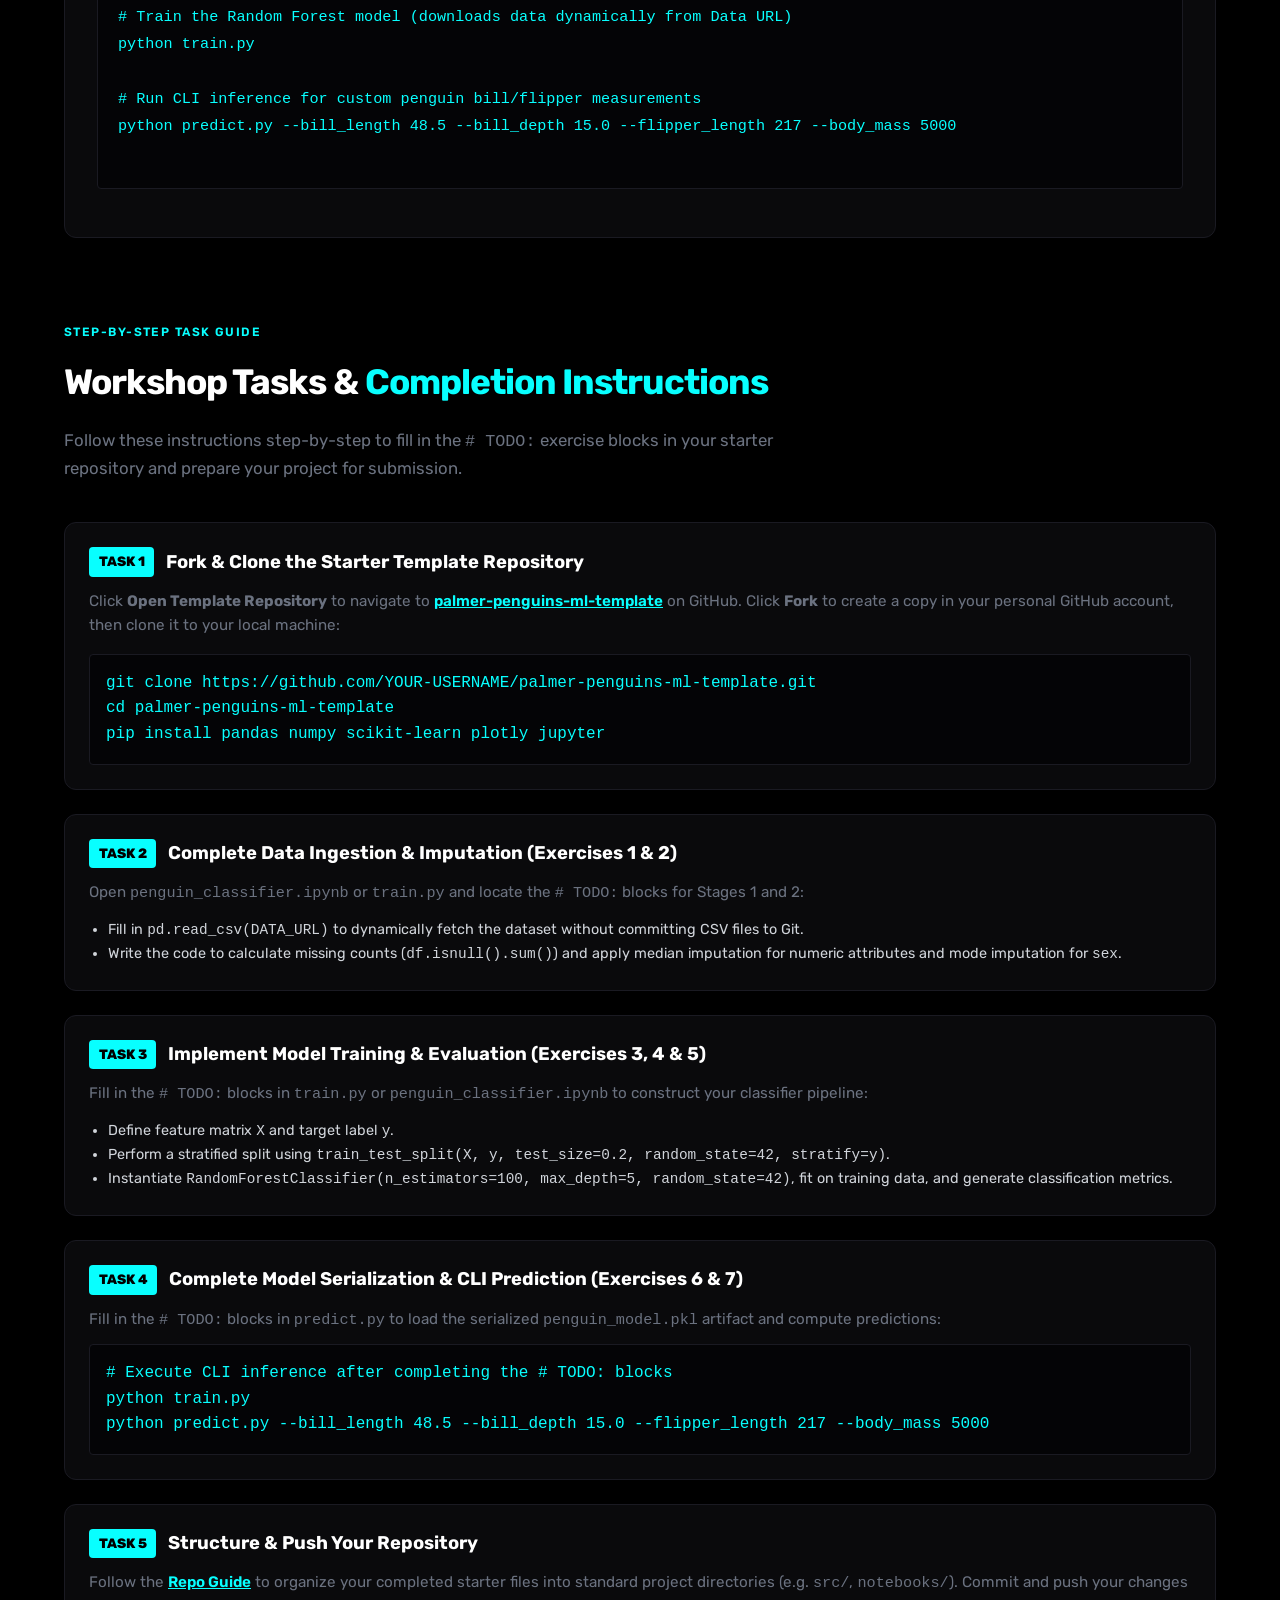
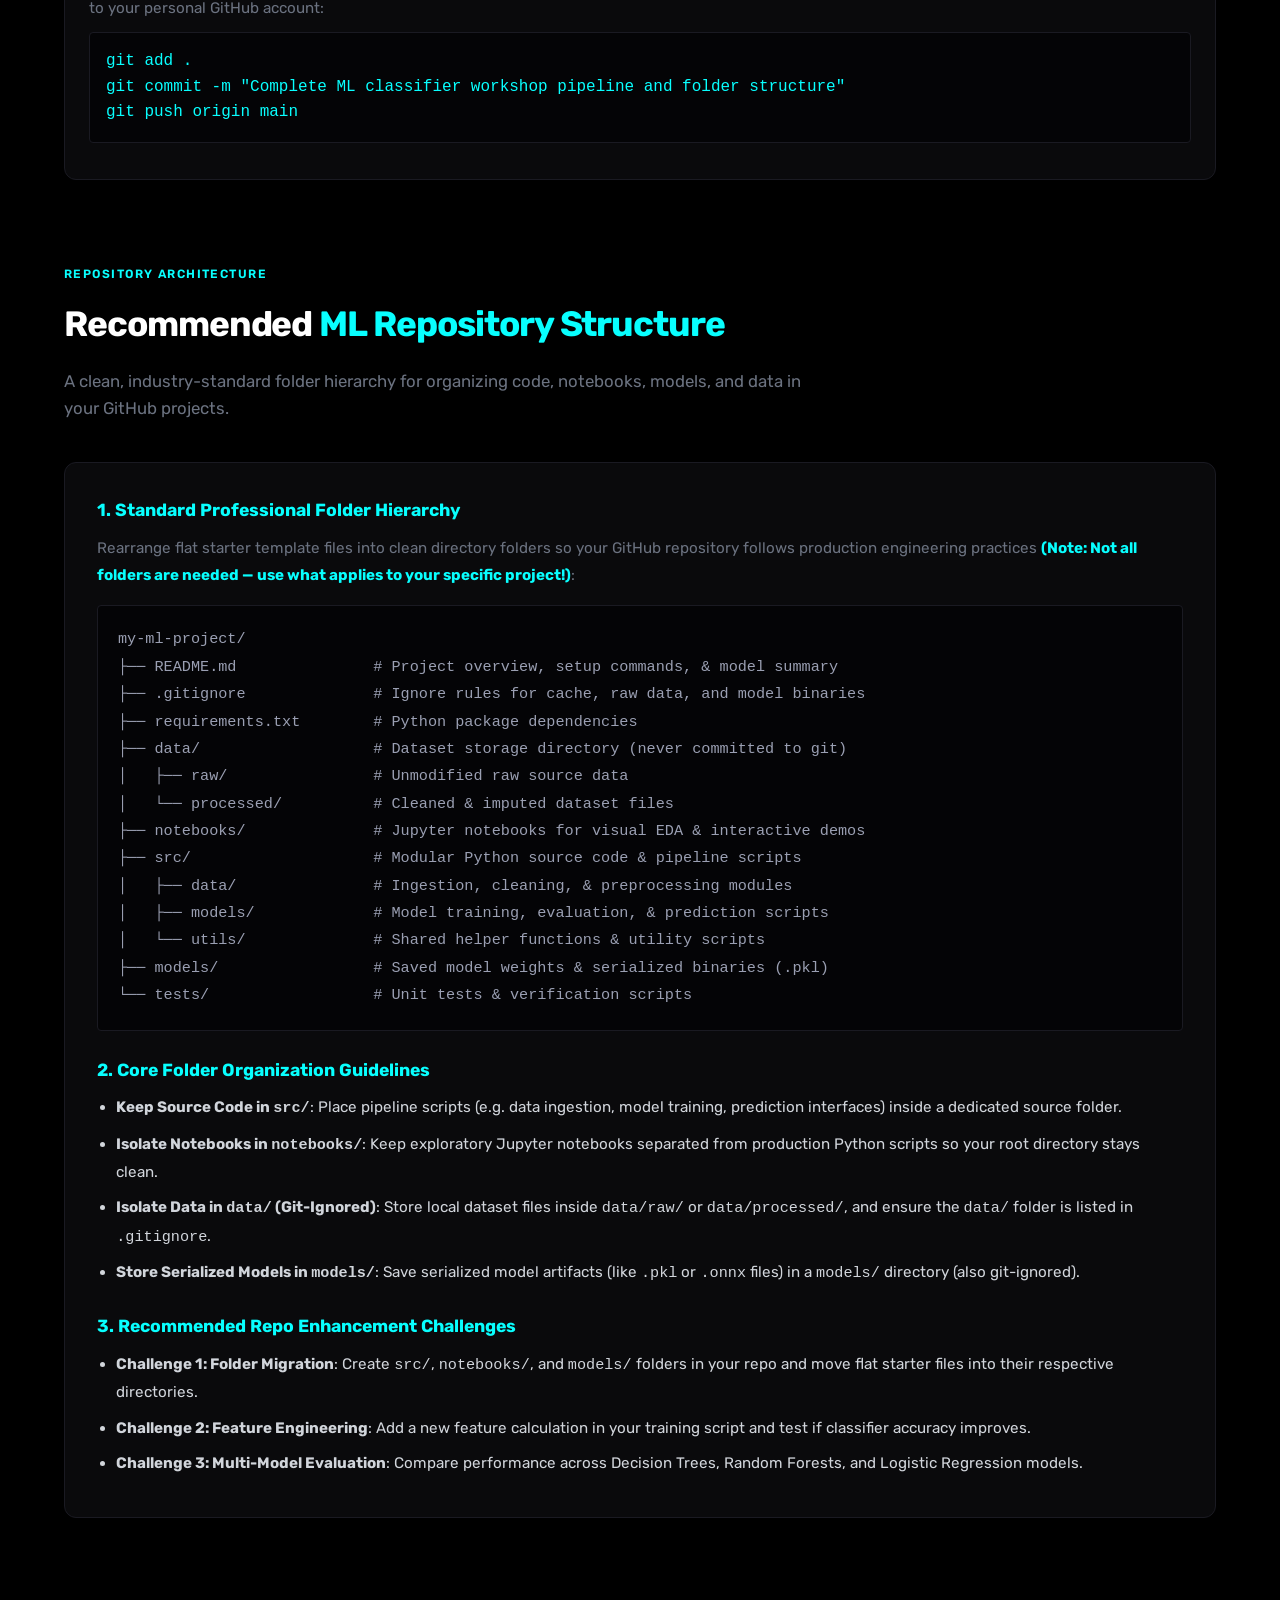
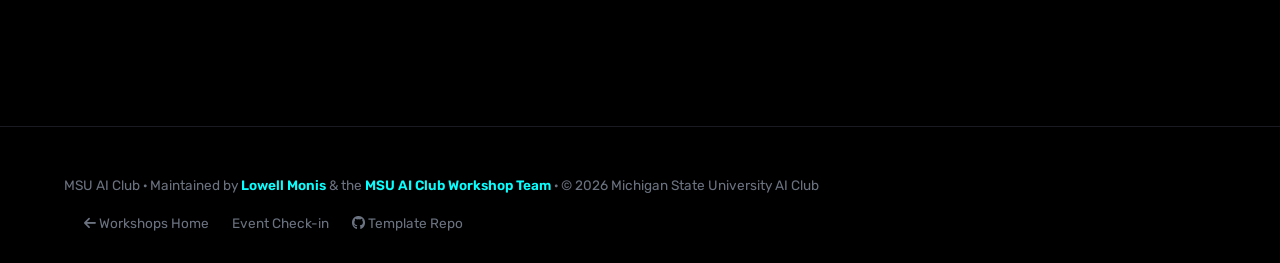
==== commit a4ad3af7: "Add clarification note that not all folders are required in repo structure guide" ====
--- a/workshops/workshop1/index.html
+++ b/workshops/workshop1/index.html
@@ -212,7 +212,7 @@
           
           <h3 style="color:var(--color-primary); font-size:1.1rem; margin-bottom:0.5rem;">1. Standard Professional Folder Hierarchy</h3>
           <p style="color:var(--text-muted); margin-bottom:1rem;">
-            Rearrange flat starter template files into clean directory folders so your GitHub repository follows production engineering practices:
+            Rearrange flat starter template files into clean directory folders so your GitHub repository follows production engineering practices <strong style="color:var(--color-primary);">(Note: Not all folders are needed — use what applies to your specific project!)</strong>:
           </p>
           <pre style="background:#040406; padding:1.25rem; border-radius:var(--radius-sm); font-family:var(--font-code); color:#9a9fb2; margin-bottom:1.5rem; border:1px solid var(--border-color); overflow-x:auto;">
 my-ml-project/
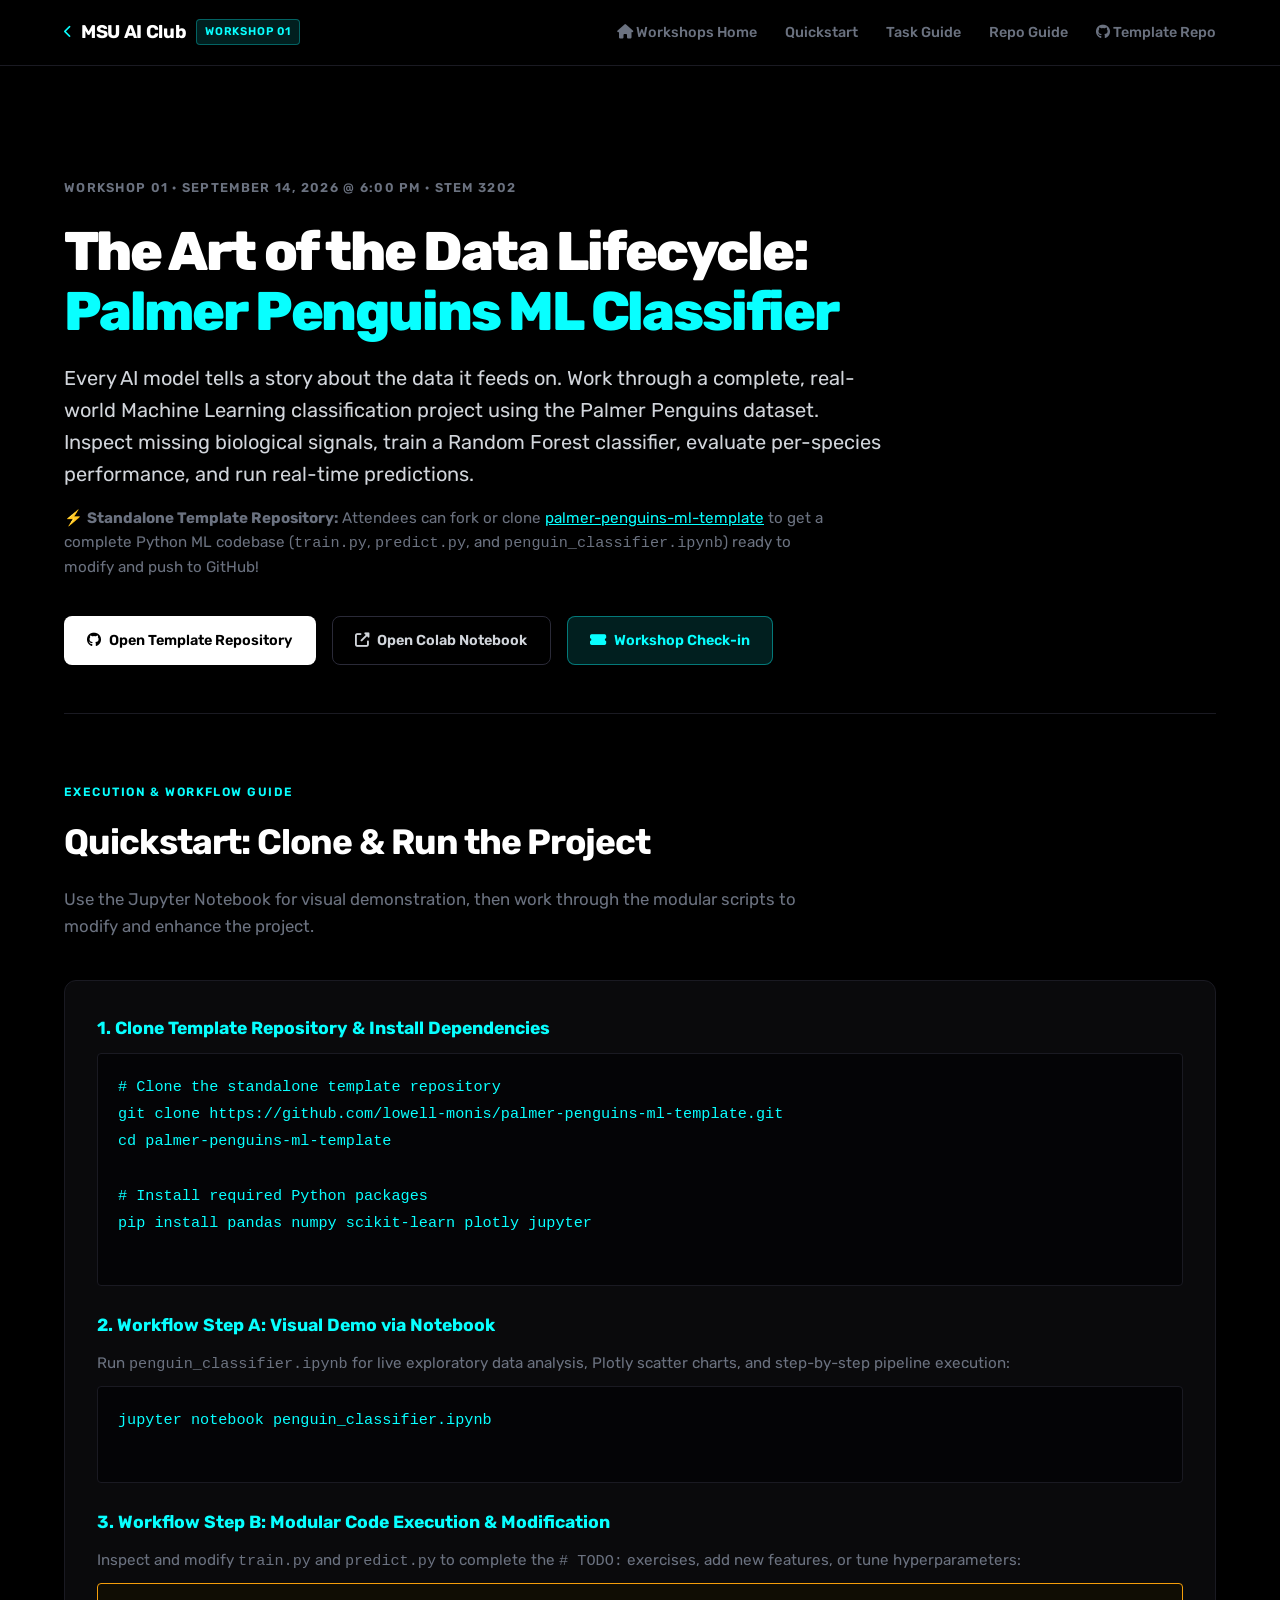
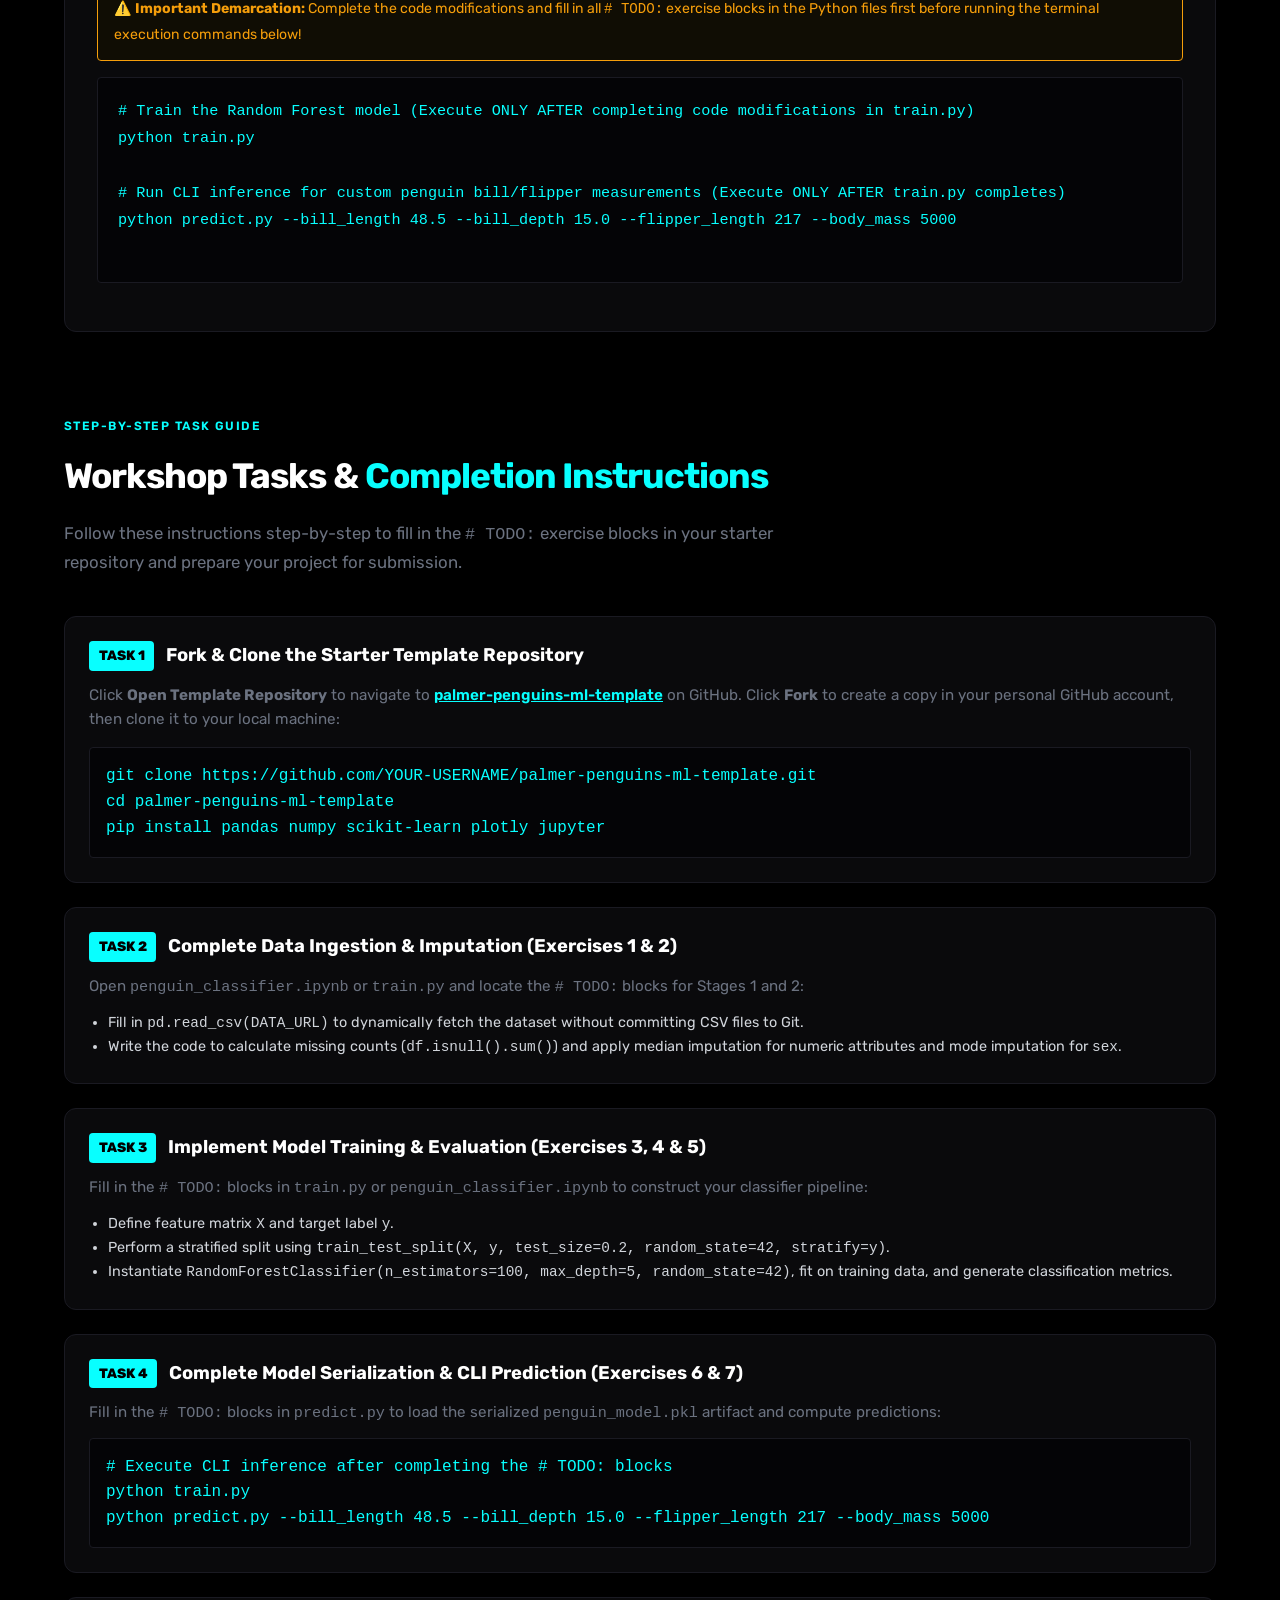
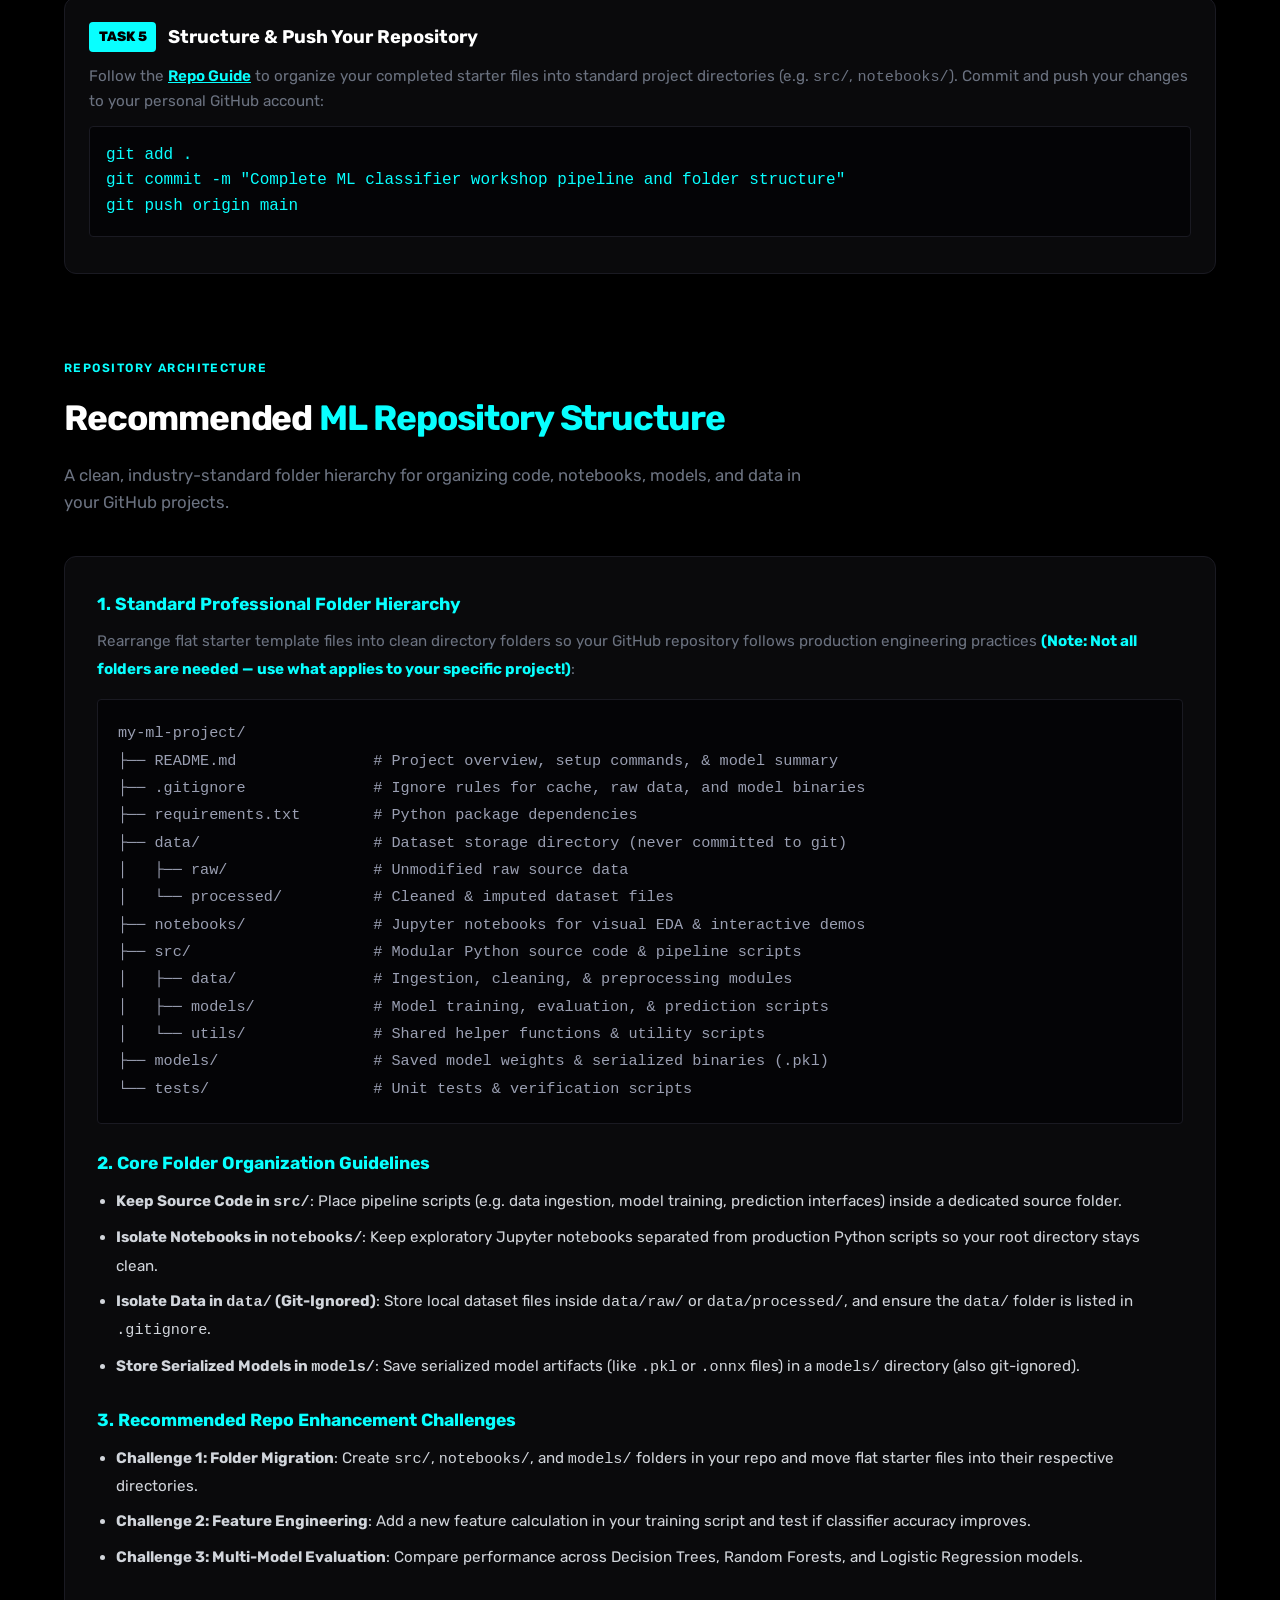
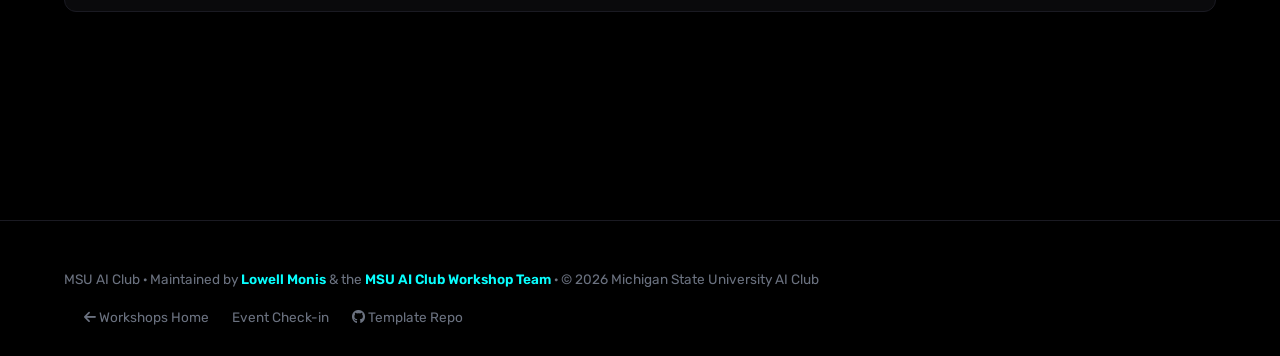
==== commit cf5ad09d: "Add demarcation note to Workflow Step B specifying to run terminal commands only after completing co" ====
--- a/workshops/workshop1/index.html
+++ b/workshops/workshop1/index.html
@@ -100,13 +100,16 @@
 
           <h3 style="color:var(--color-primary); font-size:1.1rem; margin-bottom:0.5rem;">3. Workflow Step B: Modular Code Execution & Modification</h3>
           <p style="color:var(--text-muted); margin-bottom:0.5rem;">
-            Inspect and modify <code>train.py</code> and <code>predict.py</code> to add new features or tune hyperparameters:
-          </p>
+            Inspect and modify <code>train.py</code> and <code>predict.py</code> to complete the <code># TODO:</code> exercises, add new features, or tune hyperparameters:
+          </p>
+          <div style="background:#100d04; border:1px solid #f59e0b; padding:0.75rem 1rem; border-radius:var(--radius-sm); margin-bottom:1rem; font-size:0.88rem; color:#f59e0b;">
+            ⚠️ <strong>Important Demarcation:</strong> Complete the code modifications and fill in all <code># TODO:</code> exercise blocks in the Python files first before running the terminal execution commands below!
+          </div>
           <pre style="background:#040406; padding:1.25rem; border-radius:var(--radius-sm); font-family:var(--font-code); color:var(--color-primary); border:1px solid var(--border-color); margin-bottom:1rem; overflow-x:auto;">
-# Train the Random Forest model (downloads data dynamically from Data URL)
+# Train the Random Forest model (Execute ONLY AFTER completing code modifications in train.py)
 python train.py
 
-# Run CLI inference for custom penguin bill/flipper measurements
+# Run CLI inference for custom penguin bill/flipper measurements (Execute ONLY AFTER train.py completes)
 python predict.py --bill_length 48.5 --bill_depth 15.0 --flipper_length 217 --body_mass 5000
           </pre>
 
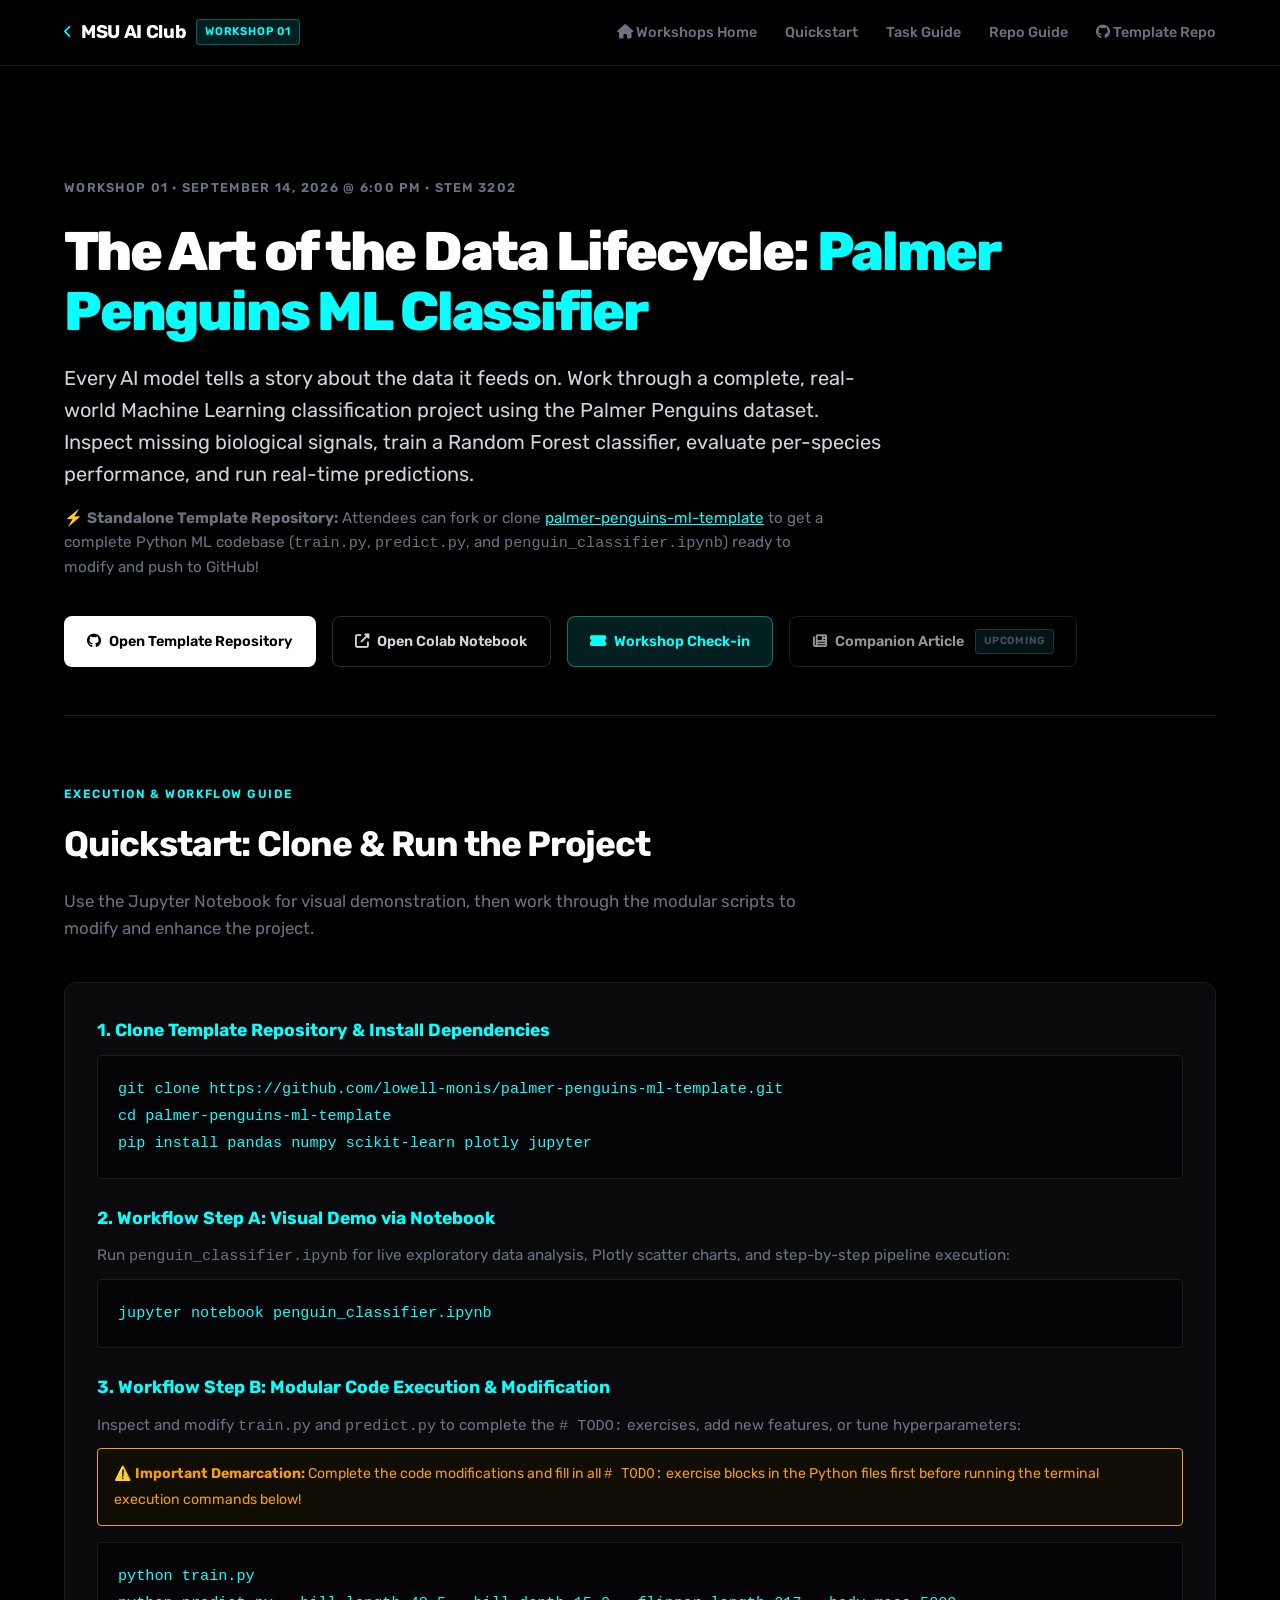
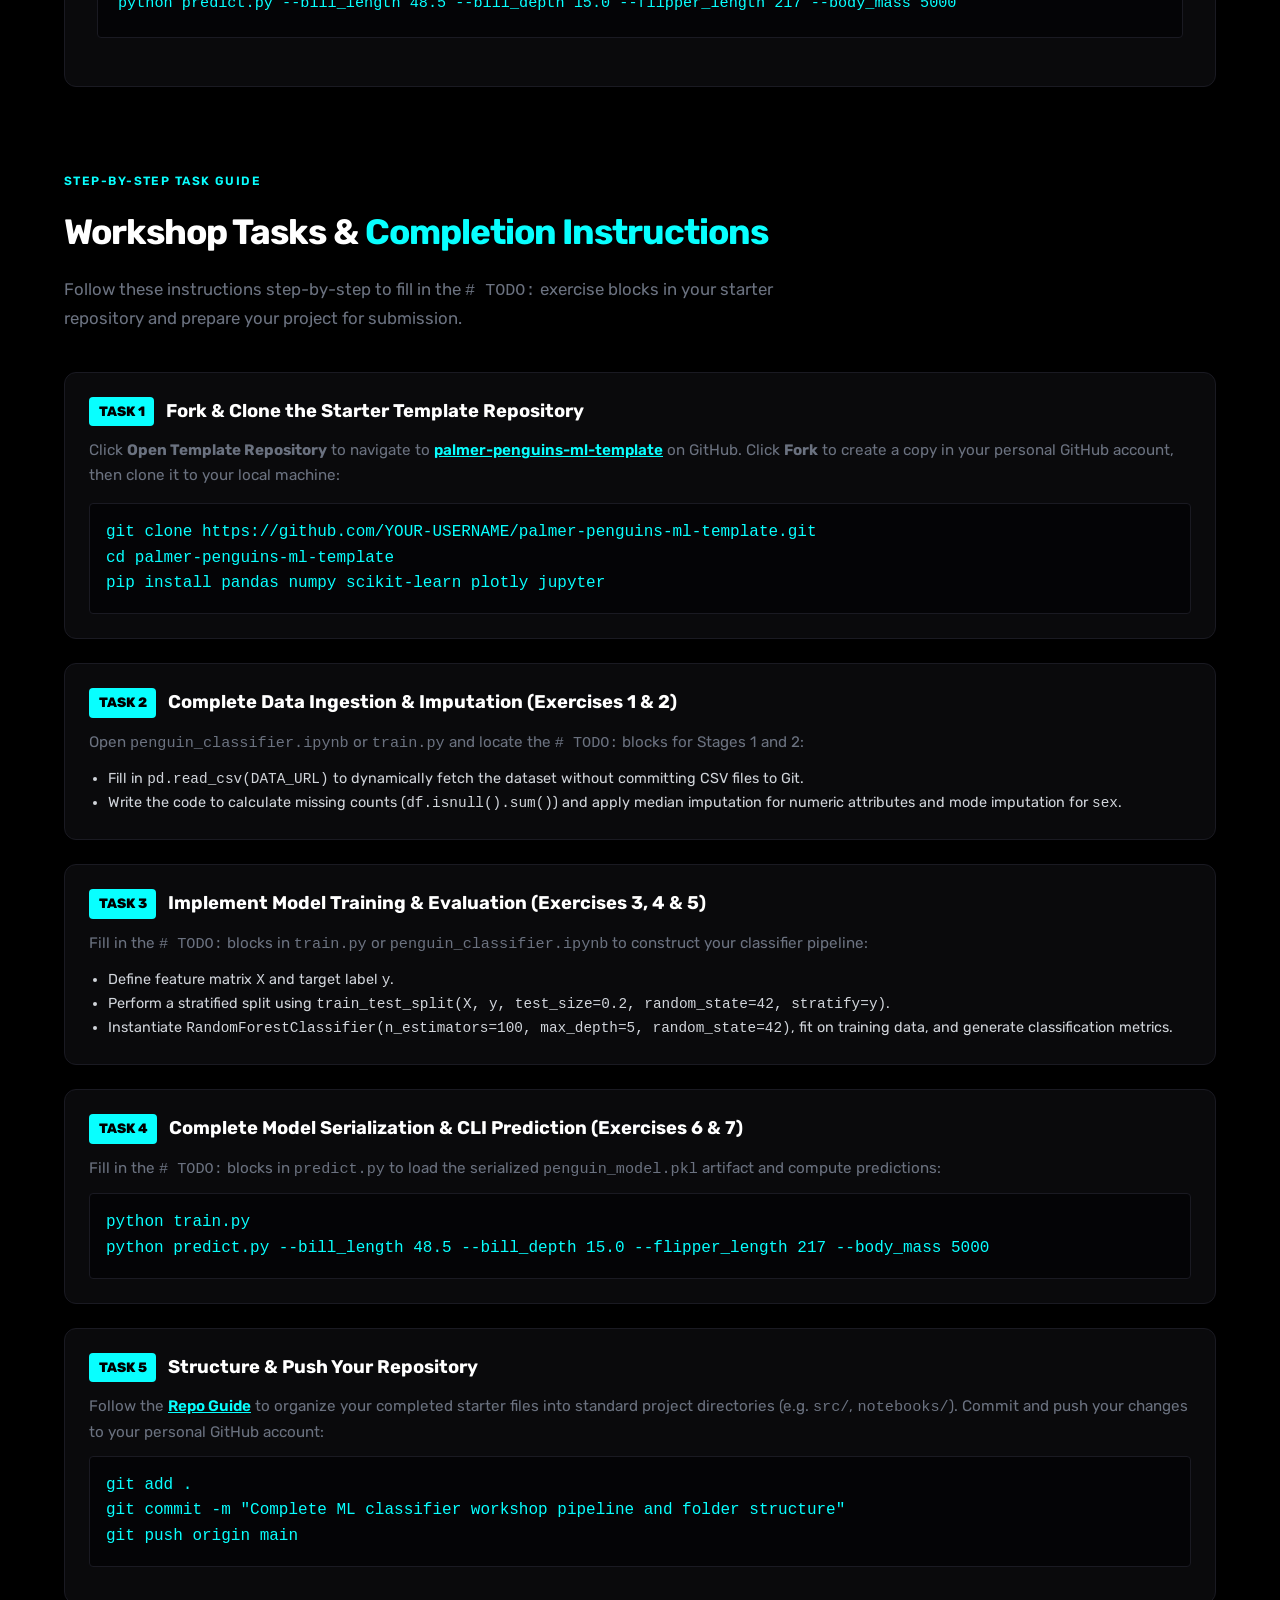
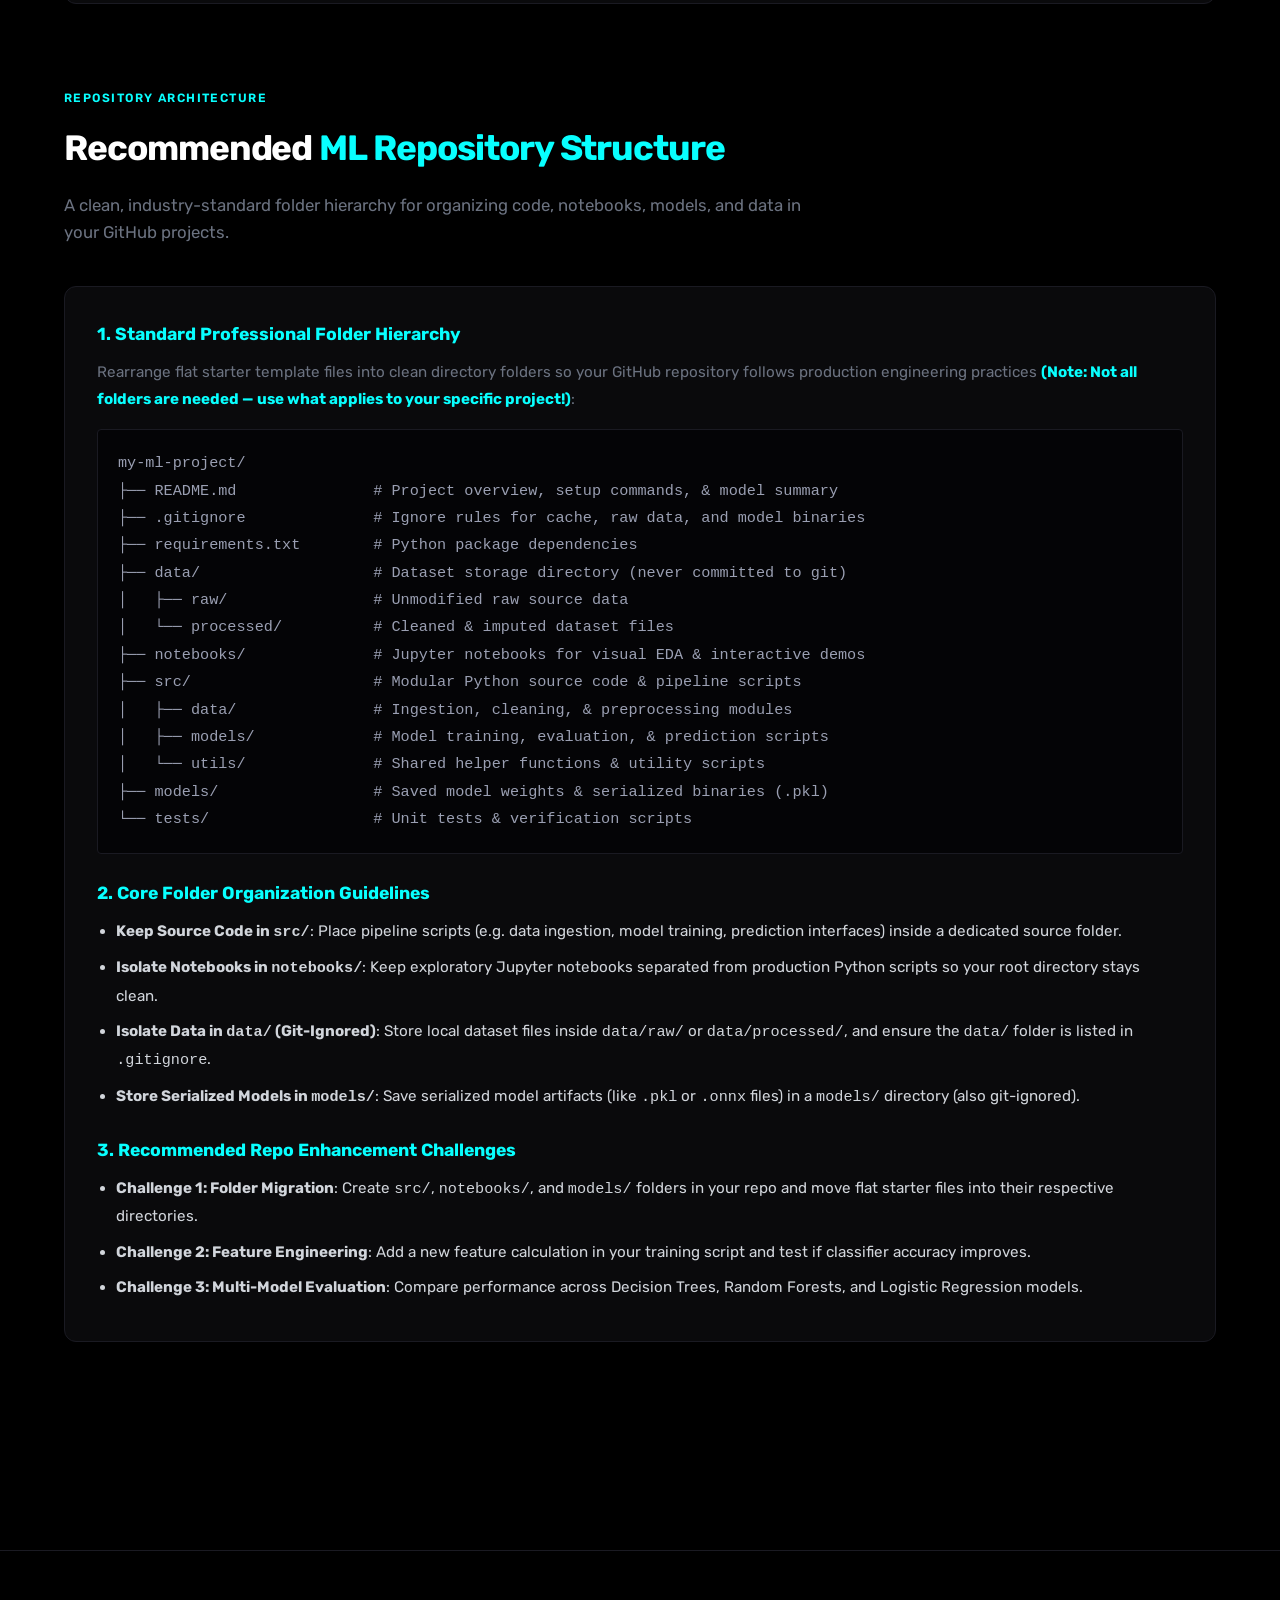
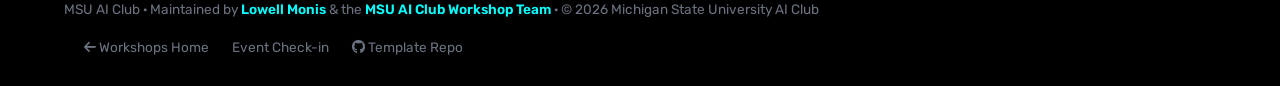
==== commit f5dcbebe: "Add Companion Article (Upcoming) button and badge to Workshop 01" ====
--- a/workshops/workshop1/index.html
+++ b/workshops/workshop1/index.html
@@ -48,7 +48,7 @@
         <span class="hero-label">WORKSHOP 01 · SEPTEMBER 14, 2026 @ 6:00 PM · STEM 3202</span>
       </div>
       
-      <h1 class="hero-name">The Art of the Data Lifecycle:<br><span style="color:var(--color-primary);">Palmer Penguins ML Classifier</span></h1>
+      <h1 class="hero-name">The Art of the Data Lifecycle: <span style="color:var(--color-primary);">Palmer Penguins ML Classifier</span></h1>
       
       <p class="hero-headline">
         Every AI model tells a story about the data it feeds on. Work through a complete, real-world Machine Learning classification project using the Palmer Penguins dataset. Inspect missing biological signals, train a Random Forest classifier, evaluate per-species performance, and run real-time predictions.
@@ -68,6 +68,9 @@
         <a href="https://www.msuaiclub.com/events/df4d51d5-195a-4a8a-bd5e-db9c84133f81" target="_blank" rel="noopener" class="btn btn-accent">
           <i class="fas fa-ticket-alt"></i> Workshop Check-in
         </a>
+        <span class="btn btn-ghost" style="opacity:0.7; cursor:not-allowed;" title="Companion Article Coming Soon">
+          <i class="fas fa-newspaper"></i> Companion Article <span class="wordmark-badge" style="font-size:0.65rem; border-color:rgba(255,255,255,0.2); color:var(--text-muted); margin-left:0.2rem;">Upcoming</span>
+        </span>
       </div>
     </section>
 
@@ -81,22 +84,15 @@
         <div style="line-height:1.8; font-size:0.95rem;">
           
           <h3 style="color:var(--color-primary); font-size:1.1rem; margin-bottom:0.5rem;">1. Clone Template Repository & Install Dependencies</h3>
-          <pre style="background:#040406; padding:1.25rem; border-radius:var(--radius-sm); font-family:var(--font-code); color:var(--color-primary); border:1px solid var(--border-color); margin-bottom:1.5rem; overflow-x:auto;">
-# Clone the standalone template repository
-git clone https://github.com/lowell-monis/palmer-penguins-ml-template.git
+          <pre style="background:#040406; padding:1.25rem; border-radius:var(--radius-sm); font-family:var(--font-code); color:var(--color-primary); border:1px solid var(--border-color); margin-bottom:1.5rem; overflow-x:auto;">git clone https://github.com/lowell-monis/palmer-penguins-ml-template.git
 cd palmer-penguins-ml-template
-
-# Install required Python packages
-pip install pandas numpy scikit-learn plotly jupyter
-          </pre>
+pip install pandas numpy scikit-learn plotly jupyter</pre>
 
           <h3 style="color:var(--color-primary); font-size:1.1rem; margin-bottom:0.5rem;">2. Workflow Step A: Visual Demo via Notebook</h3>
           <p style="color:var(--text-muted); margin-bottom:0.5rem;">
             Run <code>penguin_classifier.ipynb</code> for live exploratory data analysis, Plotly scatter charts, and step-by-step pipeline execution:
           </p>
-          <pre style="background:#040406; padding:1.25rem; border-radius:var(--radius-sm); font-family:var(--font-code); color:var(--color-primary); border:1px solid var(--border-color); margin-bottom:1.5rem; overflow-x:auto;">
-jupyter notebook penguin_classifier.ipynb
-          </pre>
+          <pre style="background:#040406; padding:1.25rem; border-radius:var(--radius-sm); font-family:var(--font-code); color:var(--color-primary); border:1px solid var(--border-color); margin-bottom:1.5rem; overflow-x:auto;">jupyter notebook penguin_classifier.ipynb</pre>
 
           <h3 style="color:var(--color-primary); font-size:1.1rem; margin-bottom:0.5rem;">3. Workflow Step B: Modular Code Execution & Modification</h3>
           <p style="color:var(--text-muted); margin-bottom:0.5rem;">
@@ -105,13 +101,8 @@
           <div style="background:#100d04; border:1px solid #f59e0b; padding:0.75rem 1rem; border-radius:var(--radius-sm); margin-bottom:1rem; font-size:0.88rem; color:#f59e0b;">
             ⚠️ <strong>Important Demarcation:</strong> Complete the code modifications and fill in all <code># TODO:</code> exercise blocks in the Python files first before running the terminal execution commands below!
           </div>
-          <pre style="background:#040406; padding:1.25rem; border-radius:var(--radius-sm); font-family:var(--font-code); color:var(--color-primary); border:1px solid var(--border-color); margin-bottom:1rem; overflow-x:auto;">
-# Train the Random Forest model (Execute ONLY AFTER completing code modifications in train.py)
-python train.py
-
-# Run CLI inference for custom penguin bill/flipper measurements (Execute ONLY AFTER train.py completes)
-python predict.py --bill_length 48.5 --bill_depth 15.0 --flipper_length 217 --body_mass 5000
-          </pre>
+          <pre style="background:#040406; padding:1.25rem; border-radius:var(--radius-sm); font-family:var(--font-code); color:var(--color-primary); border:1px solid var(--border-color); margin-bottom:1rem; overflow-x:auto;">python train.py
+python predict.py --bill_length 48.5 --bill_depth 15.0 --flipper_length 217 --body_mass 5000</pre>
 
         </div>
       </div>
@@ -134,8 +125,7 @@
           <p style="color:var(--text-muted); font-size:0.95rem; line-height:1.6; margin-bottom:1rem;">
             Click <strong>Open Template Repository</strong> to navigate to <a href="https://github.com/lowell-monis/palmer-penguins-ml-template" target="_blank" style="color:var(--color-primary); font-weight:600;">palmer-penguins-ml-template</a> on GitHub. Click <strong>Fork</strong> to create a copy in your personal GitHub account, then clone it to your local machine:
           </p>
-          <pre style="background:#040406; padding:1rem; border-radius:var(--radius-sm); font-family:var(--font-code); color:var(--color-primary); border:1px solid var(--border-color); overflow-x:auto;">
-git clone https://github.com/YOUR-USERNAME/palmer-penguins-ml-template.git
+          <pre style="background:#040406; padding:1rem; border-radius:var(--radius-sm); font-family:var(--font-code); color:var(--color-primary); border:1px solid var(--border-color); overflow-x:auto;">git clone https://github.com/YOUR-USERNAME/palmer-penguins-ml-template.git
 cd palmer-penguins-ml-template
 pip install pandas numpy scikit-learn plotly jupyter</pre>
         </div>
@@ -180,9 +170,7 @@
           <p style="color:var(--text-muted); font-size:0.95rem; line-height:1.6; margin-bottom:0.75rem;">
             Fill in the <code># TODO:</code> blocks in <code>predict.py</code> to load the serialized <code>penguin_model.pkl</code> artifact and compute predictions:
           </p>
-          <pre style="background:#040406; padding:1rem; border-radius:var(--radius-sm); font-family:var(--font-code); color:var(--color-primary); border:1px solid var(--border-color); overflow-x:auto;">
-# Execute CLI inference after completing the # TODO: blocks
-python train.py
+          <pre style="background:#040406; padding:1rem; border-radius:var(--radius-sm); font-family:var(--font-code); color:var(--color-primary); border:1px solid var(--border-color); overflow-x:auto;">python train.py
 python predict.py --bill_length 48.5 --bill_depth 15.0 --flipper_length 217 --body_mass 5000</pre>
         </div>
 
@@ -195,8 +183,7 @@
           <p style="color:var(--text-muted); font-size:0.95rem; line-height:1.6; margin-bottom:0.75rem;">
             Follow the <a href="#repo-org" style="color:var(--color-primary); font-weight:600;">Repo Guide</a> to organize your completed starter files into standard project directories (e.g. <code>src/</code>, <code>notebooks/</code>). Commit and push your changes to your personal GitHub account:
           </p>
-          <pre style="background:#040406; padding:1rem; border-radius:var(--radius-sm); font-family:var(--font-code); color:var(--color-primary); border:1px solid var(--border-color); margin-bottom:0.75rem; overflow-x:auto;">
-git add .
+          <pre style="background:#040406; padding:1rem; border-radius:var(--radius-sm); font-family:var(--font-code); color:var(--color-primary); border:1px solid var(--border-color); margin-bottom:0.75rem; overflow-x:auto;">git add .
 git commit -m "Complete ML classifier workshop pipeline and folder structure"
 git push origin main</pre>
         </div>
@@ -217,8 +204,7 @@
           <p style="color:var(--text-muted); margin-bottom:1rem;">
             Rearrange flat starter template files into clean directory folders so your GitHub repository follows production engineering practices <strong style="color:var(--color-primary);">(Note: Not all folders are needed — use what applies to your specific project!)</strong>:
           </p>
-          <pre style="background:#040406; padding:1.25rem; border-radius:var(--radius-sm); font-family:var(--font-code); color:#9a9fb2; margin-bottom:1.5rem; border:1px solid var(--border-color); overflow-x:auto;">
-my-ml-project/
+          <pre style="background:#040406; padding:1.25rem; border-radius:var(--radius-sm); font-family:var(--font-code); color:#9a9fb2; margin-bottom:1.5rem; border:1px solid var(--border-color); overflow-x:auto;">my-ml-project/
 ├── README.md               # Project overview, setup commands, & model summary
 ├── .gitignore              # Ignore rules for cache, raw data, and model binaries
 ├── requirements.txt        # Python package dependencies
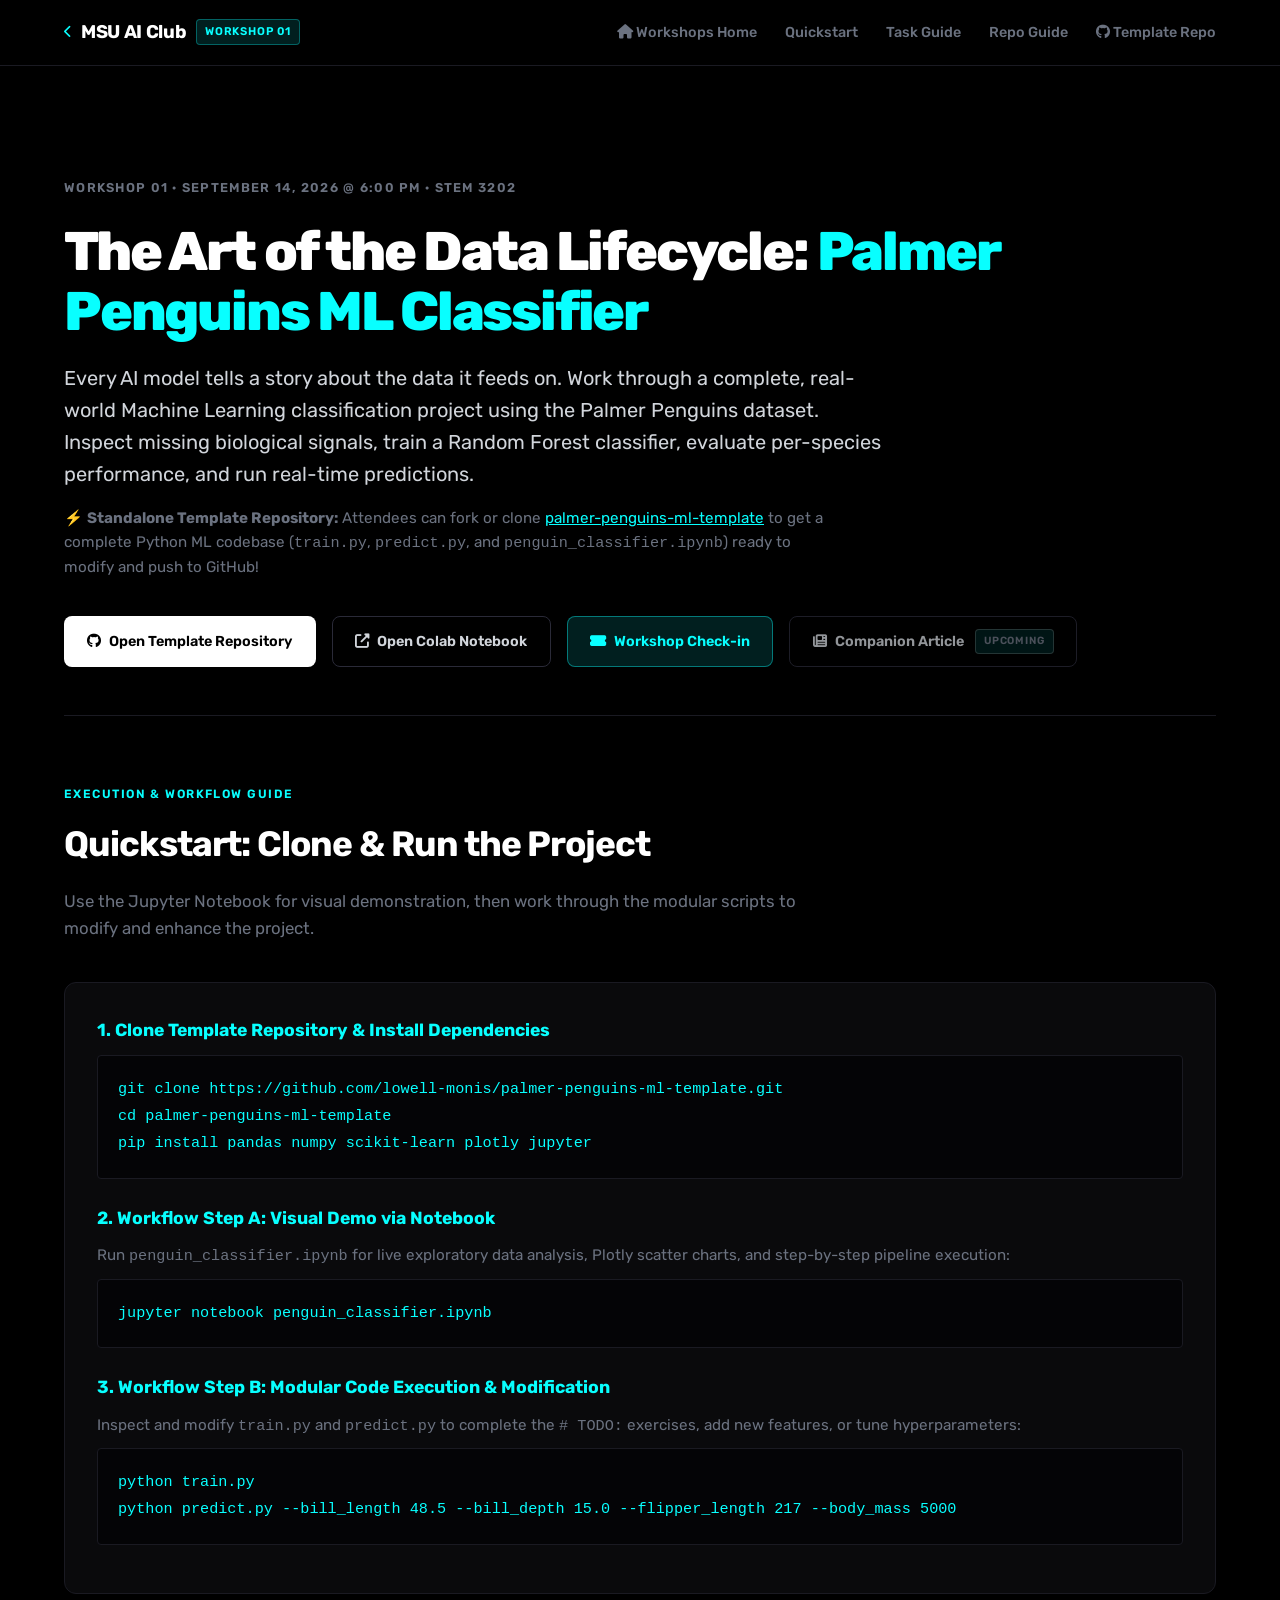
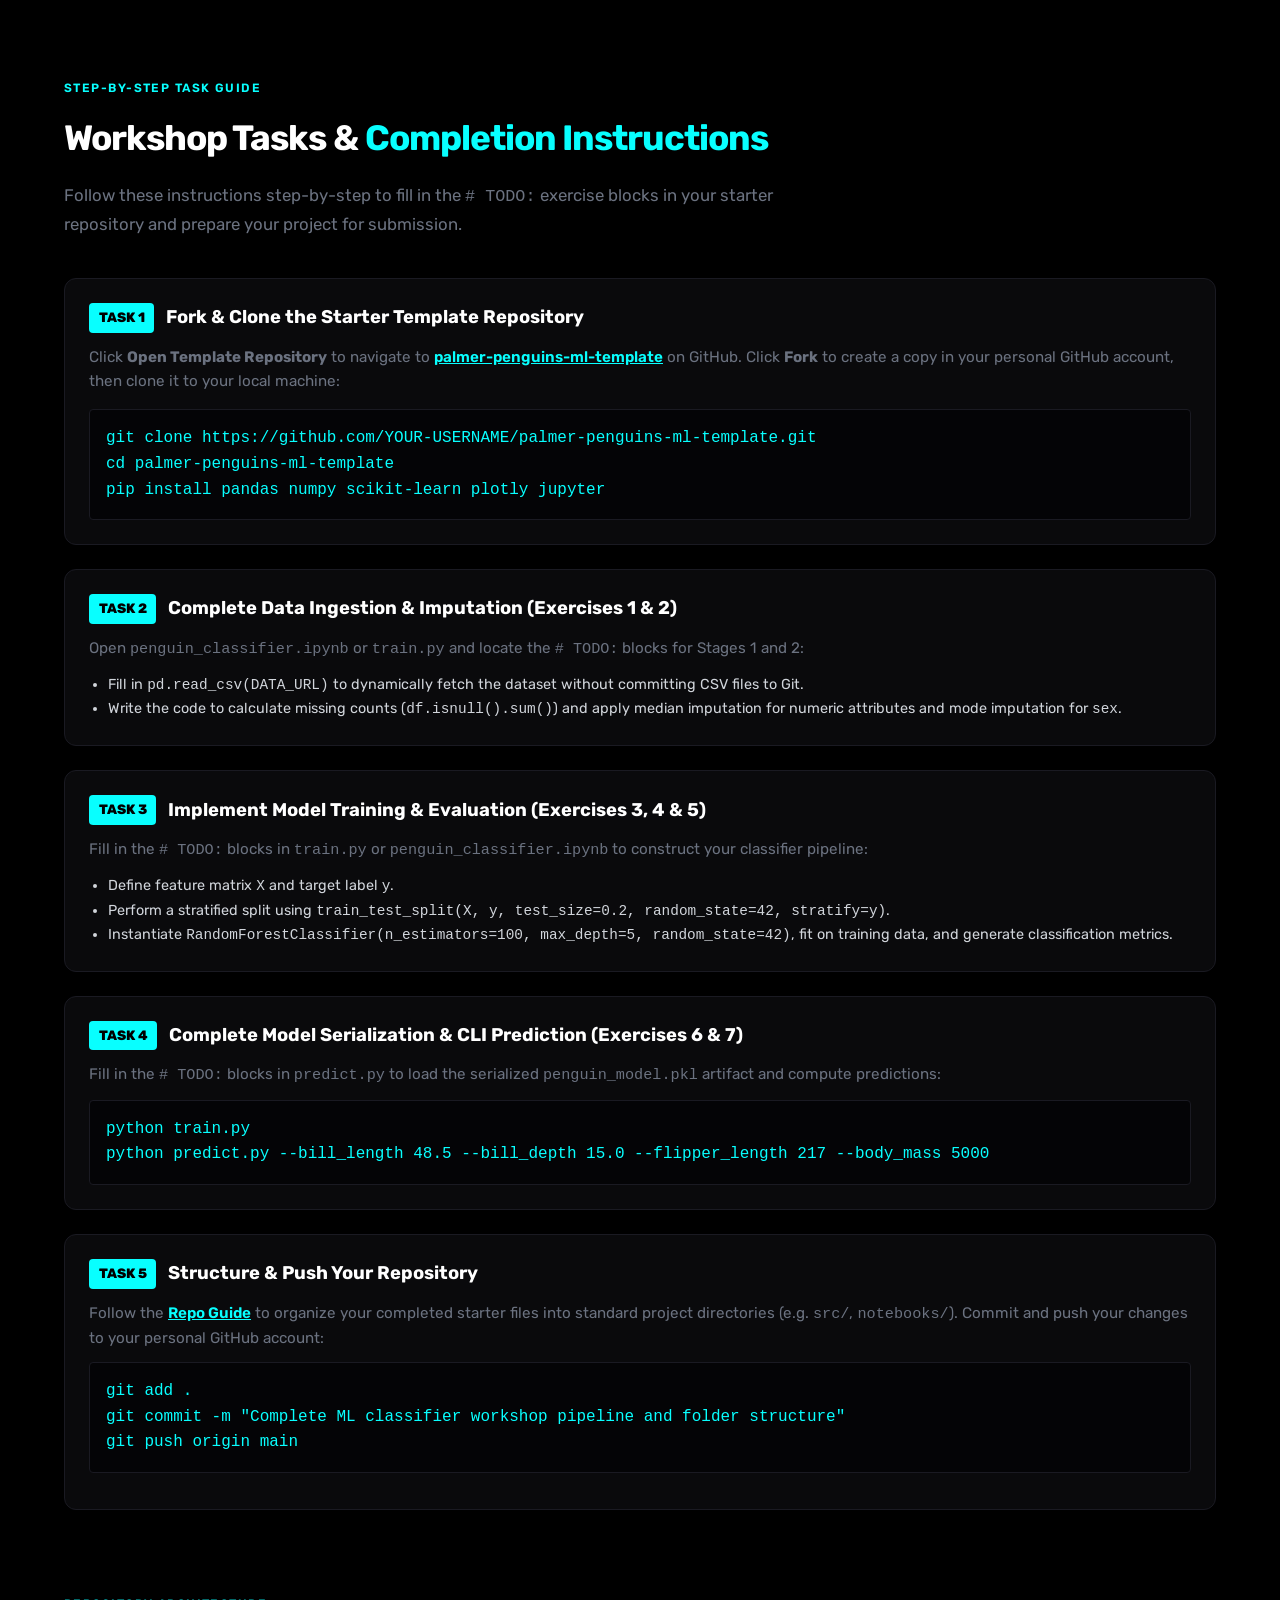
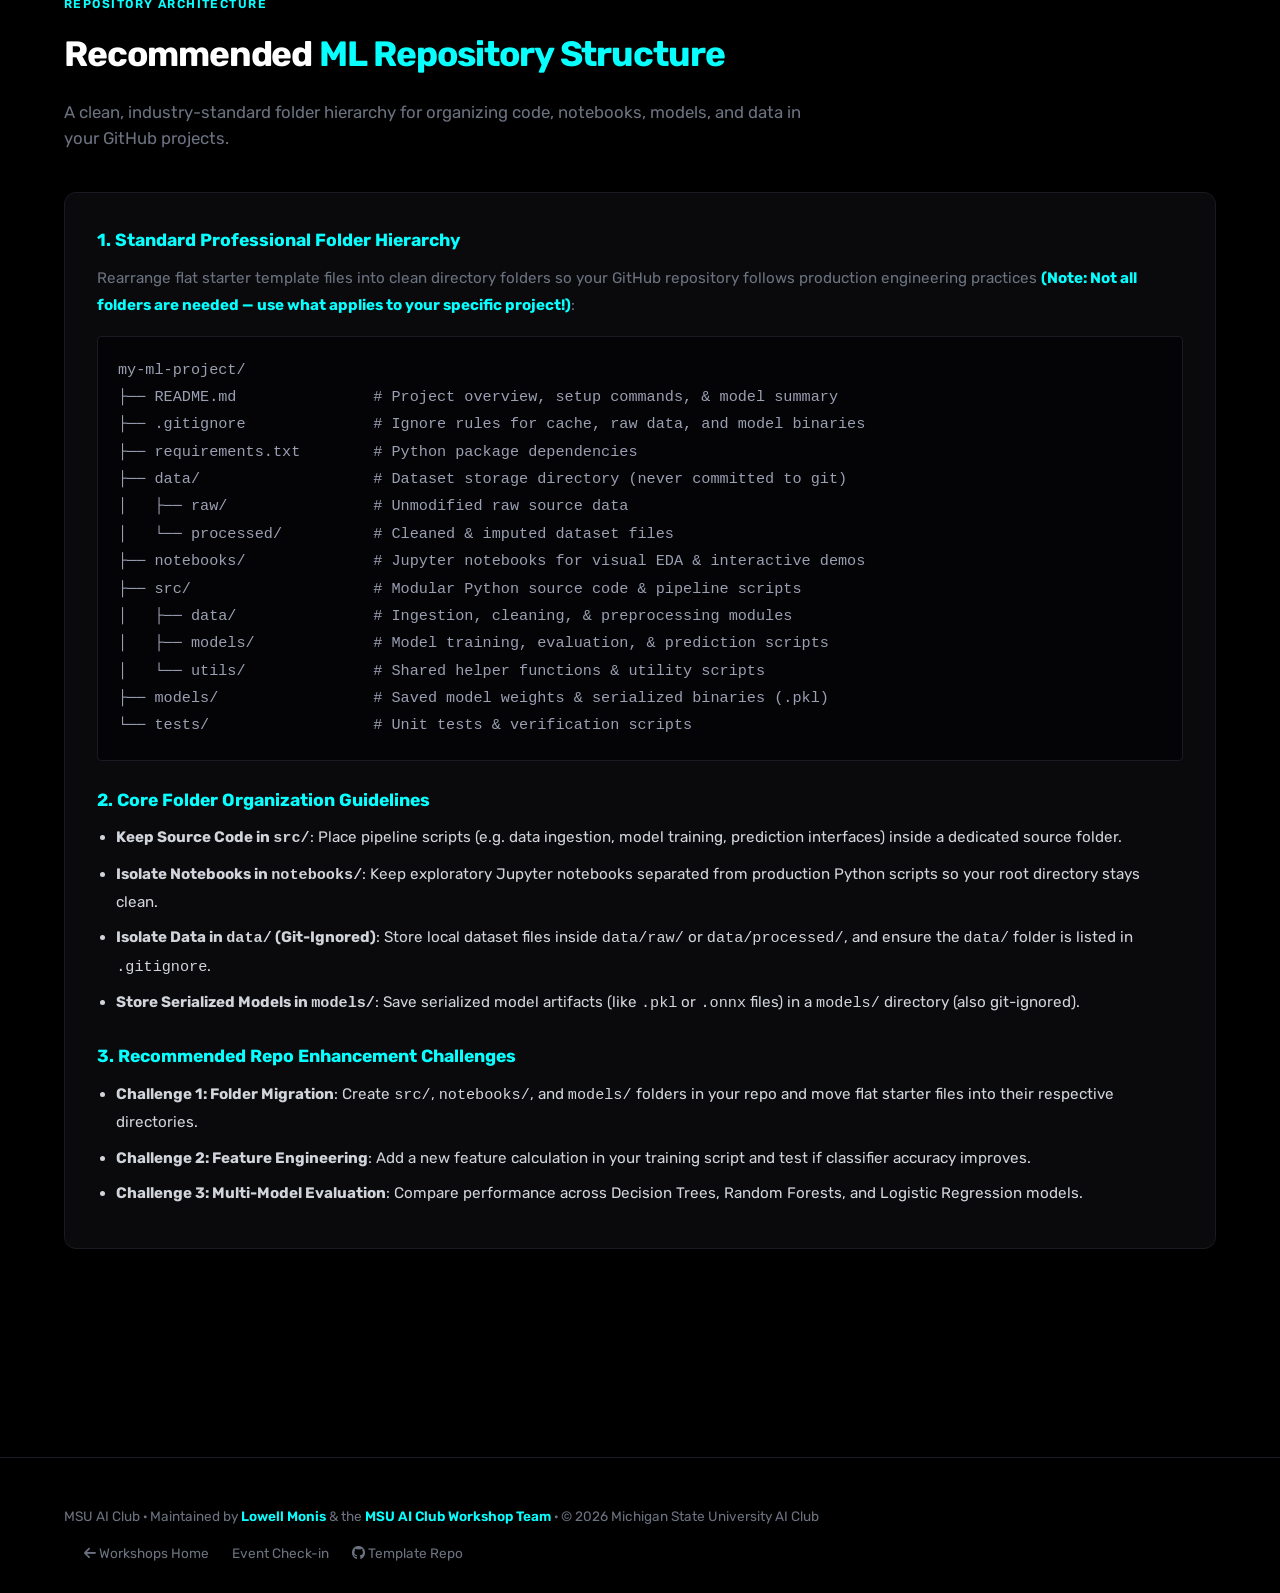
==== commit ec2e04db: "Remove Important Demarcation alert box from Workshop 01 guide" ====
--- a/workshops/workshop1/index.html
+++ b/workshops/workshop1/index.html
@@ -62,7 +62,7 @@
         <a href="https://github.com/lowell-monis/palmer-penguins-ml-template" target="_blank" rel="noopener" class="btn btn-solid">
           <i class="fab fa-github"></i> Open Template Repository
         </a>
-        <a href="https://colab.research.google.com/github/lowell-monis/palmer-penguins-ml-template/blob/main/penguin_classifier.ipynb" target="_blank" rel="noopener" class="btn btn-ghost">
+        <a href="https://colab.research.google.com/drive/1i7UKl1uXtJJlOlbNZ4834lae6T1hdTTi?usp=sharing" target="_blank" rel="noopener" class="btn btn-ghost">
           <i class="fas fa-external-link-alt"></i> Open Colab Notebook
         </a>
         <a href="https://www.msuaiclub.com/events/df4d51d5-195a-4a8a-bd5e-db9c84133f81" target="_blank" rel="noopener" class="btn btn-accent">
@@ -98,9 +98,6 @@
           <p style="color:var(--text-muted); margin-bottom:0.5rem;">
             Inspect and modify <code>train.py</code> and <code>predict.py</code> to complete the <code># TODO:</code> exercises, add new features, or tune hyperparameters:
           </p>
-          <div style="background:#100d04; border:1px solid #f59e0b; padding:0.75rem 1rem; border-radius:var(--radius-sm); margin-bottom:1rem; font-size:0.88rem; color:#f59e0b;">
-            ⚠️ <strong>Important Demarcation:</strong> Complete the code modifications and fill in all <code># TODO:</code> exercise blocks in the Python files first before running the terminal execution commands below!
-          </div>
           <pre style="background:#040406; padding:1.25rem; border-radius:var(--radius-sm); font-family:var(--font-code); color:var(--color-primary); border:1px solid var(--border-color); margin-bottom:1rem; overflow-x:auto;">python train.py
 python predict.py --bill_length 48.5 --bill_depth 15.0 --flipper_length 217 --body_mass 5000</pre>
 
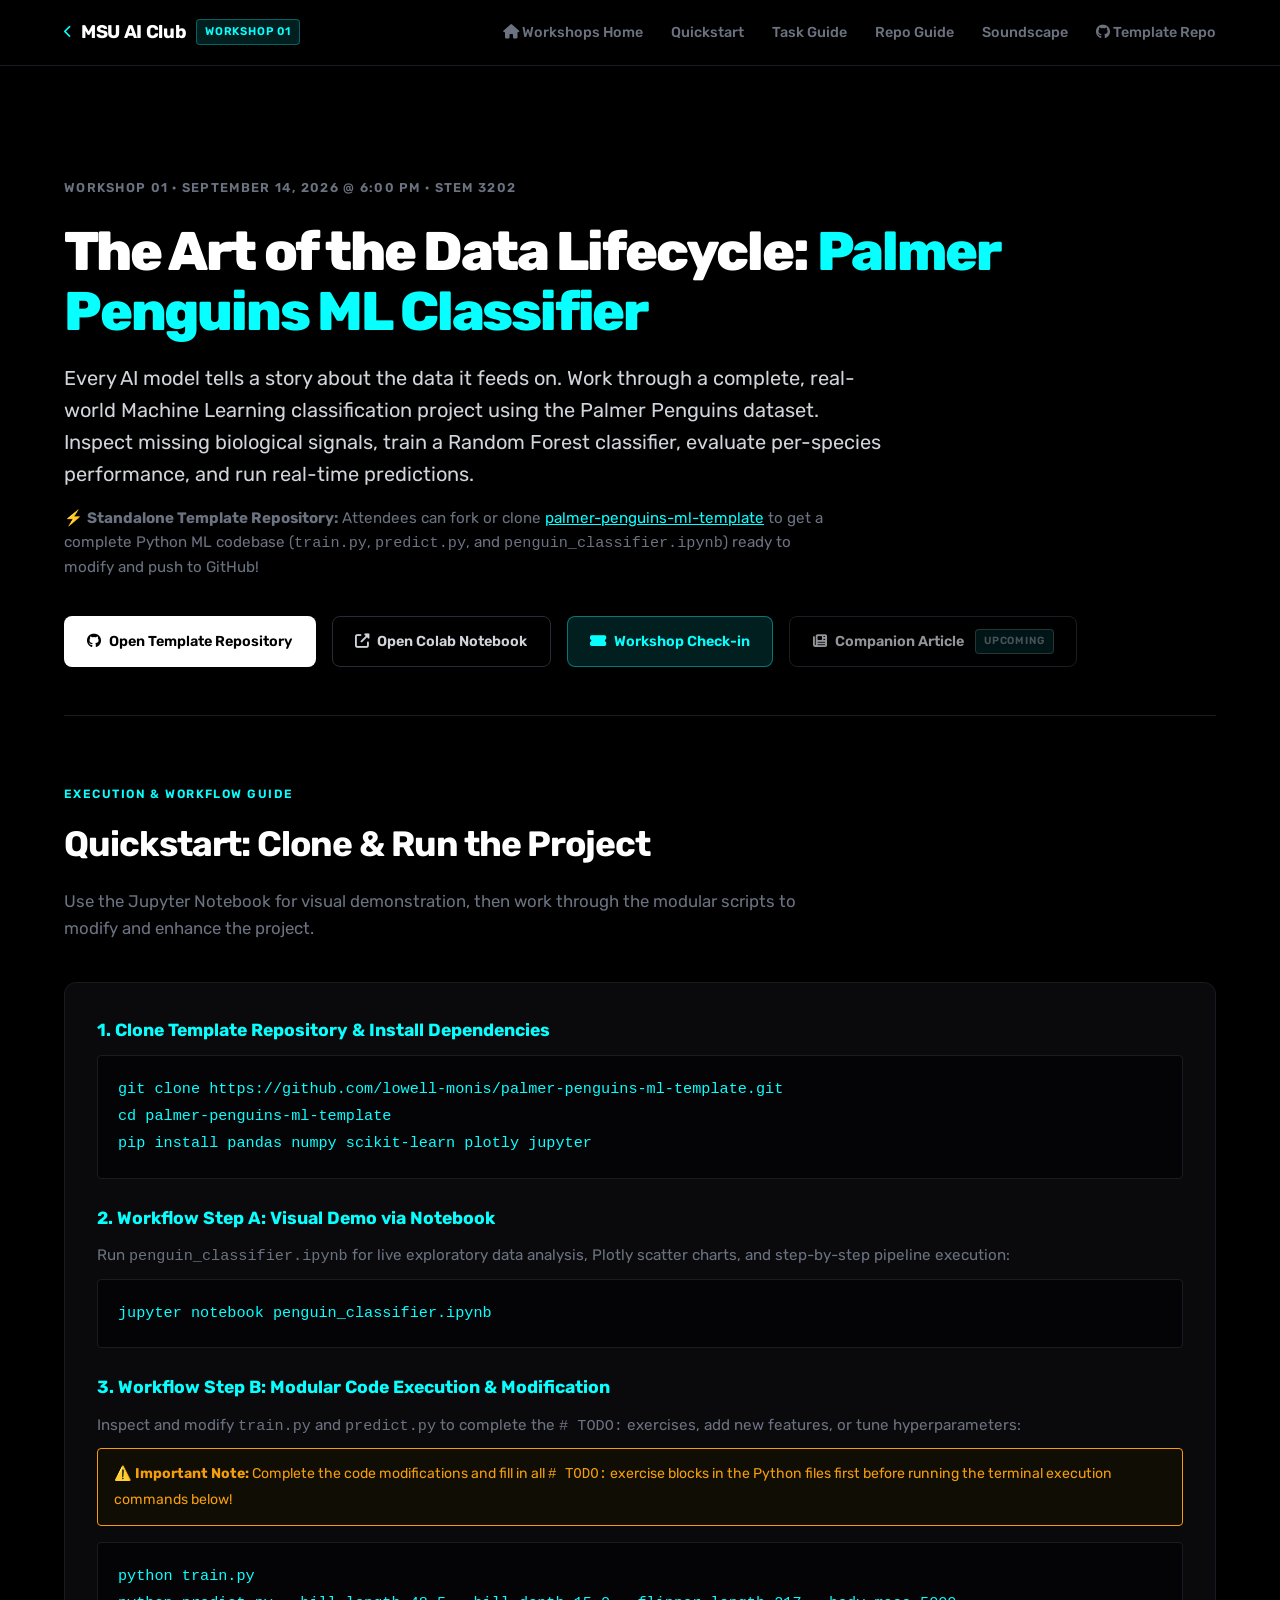
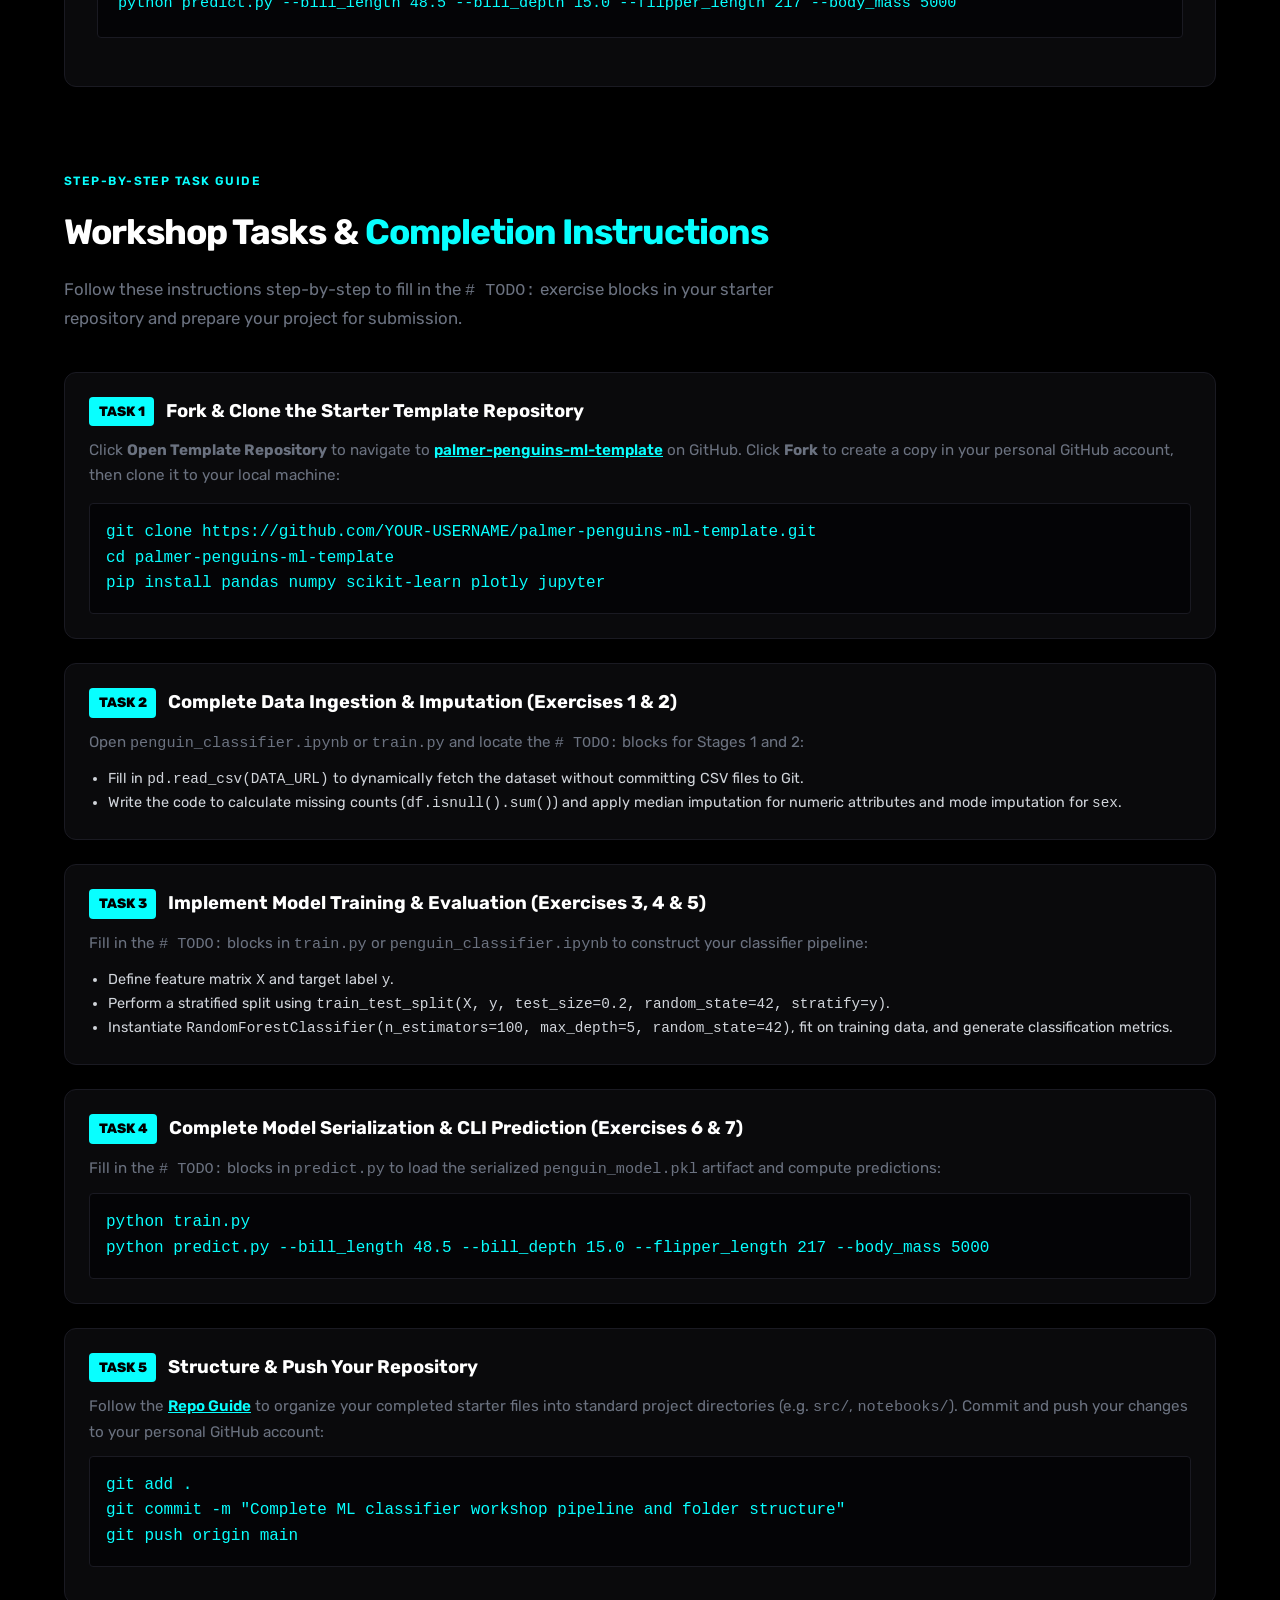
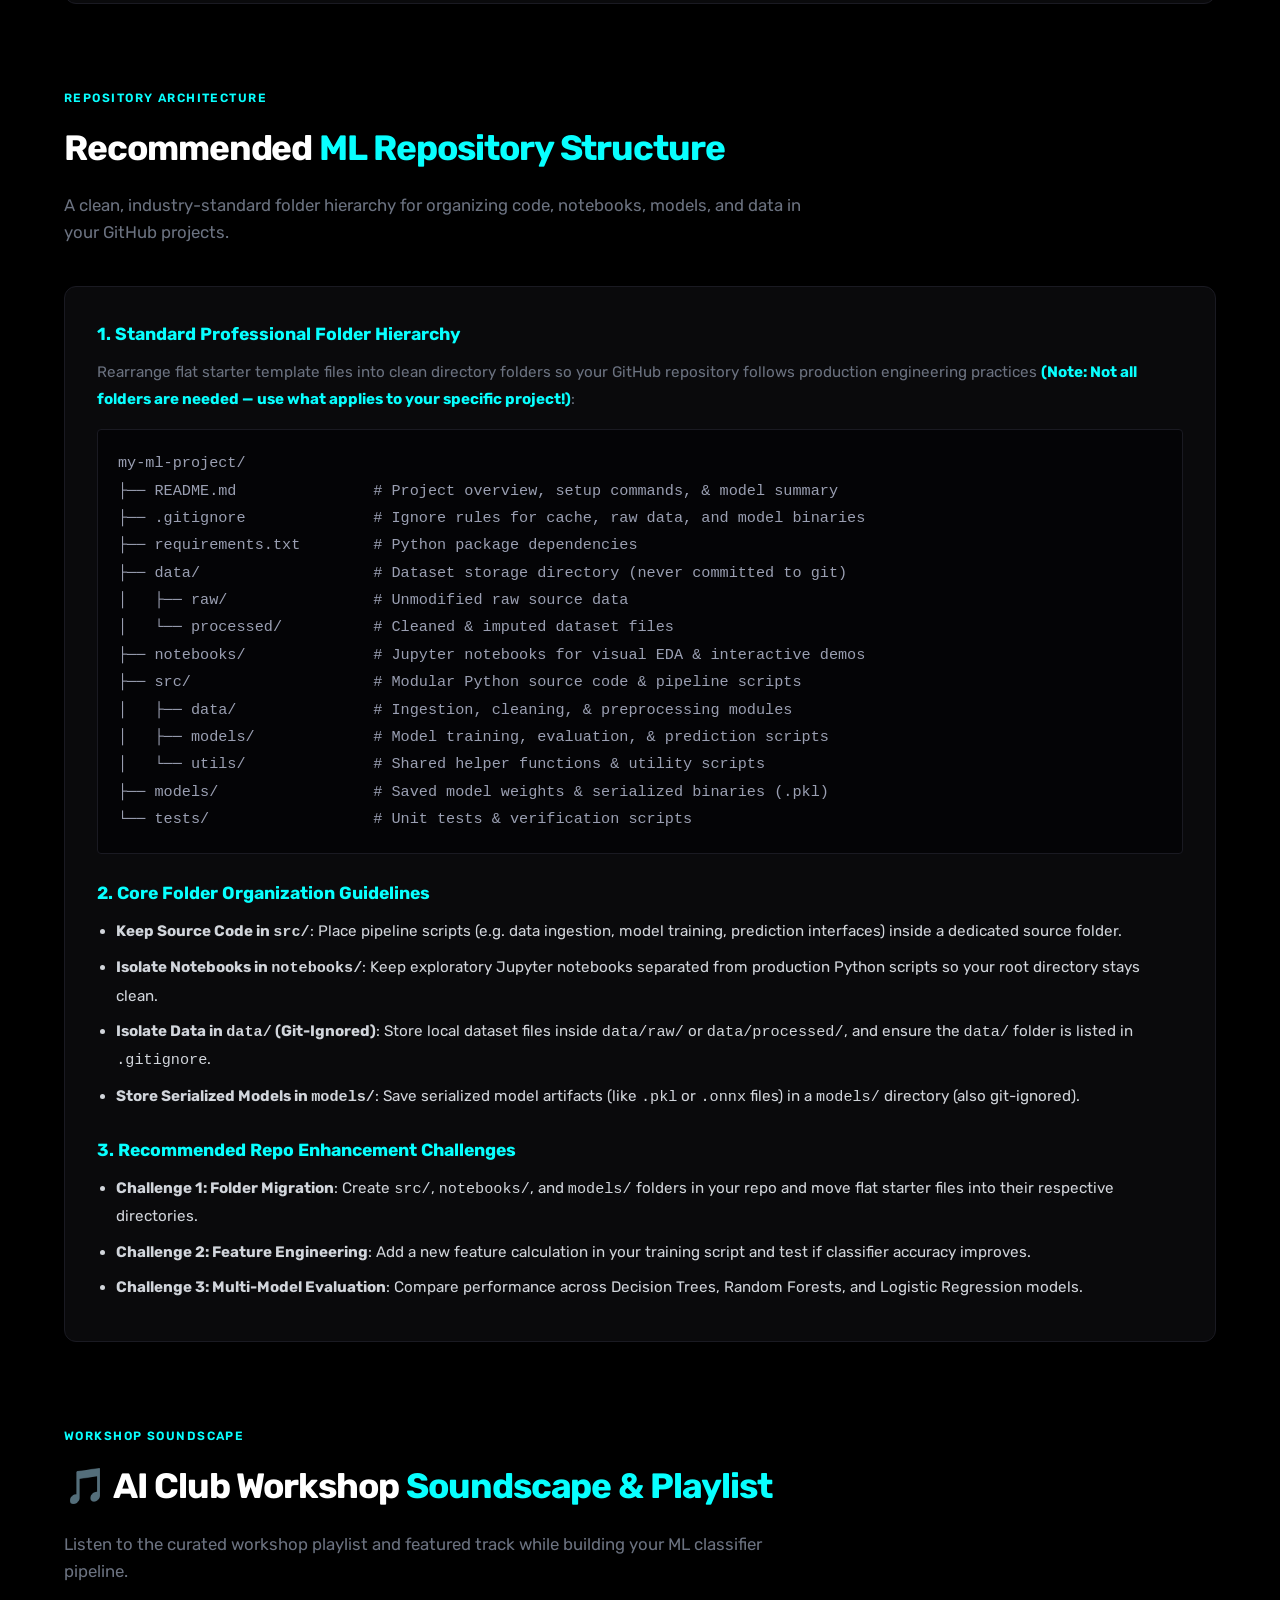
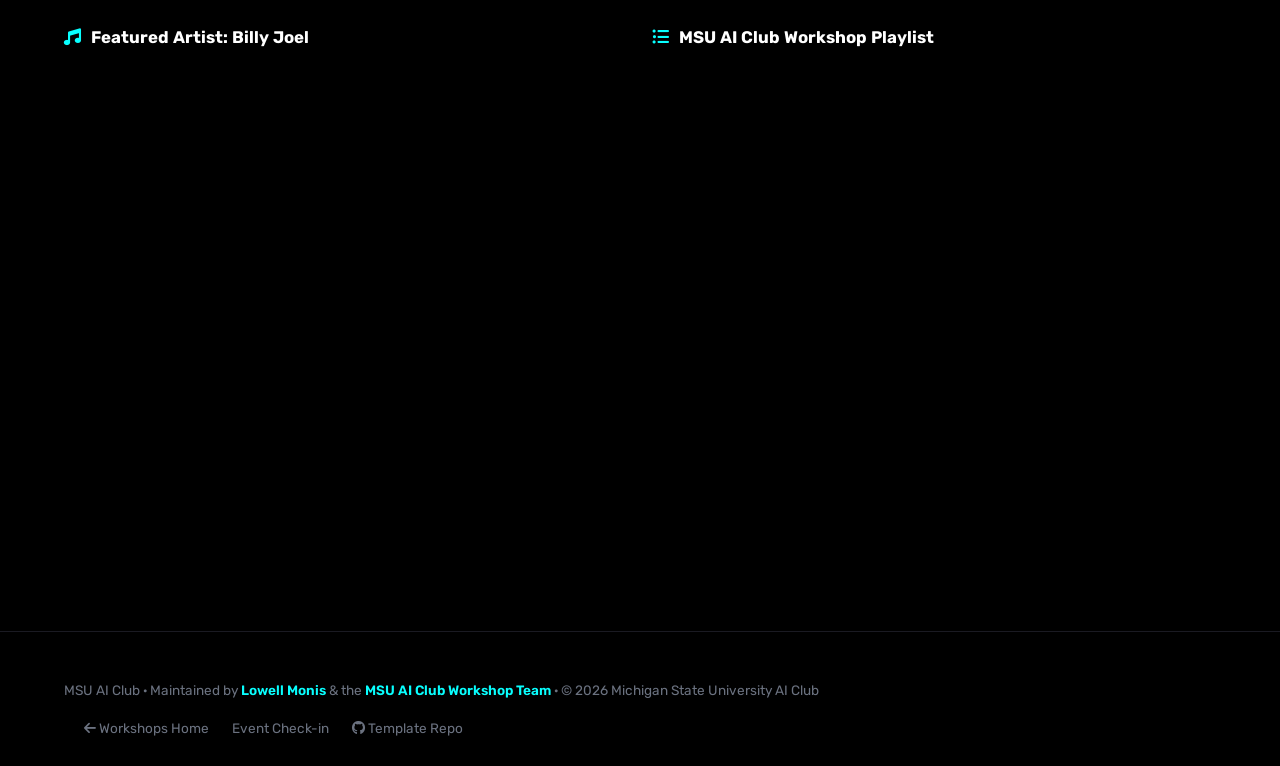
==== commit 2f10587b: "Restore Important Note alert box and add Spotify Billy Joel & Playlist soundscape section" ====
--- a/workshops/workshop1/index.html
+++ b/workshops/workshop1/index.html
@@ -33,6 +33,7 @@
         <a href="#quickstart" class="nav-link">Quickstart</a>
         <a href="#tasks" class="nav-link">Task Guide</a>
         <a href="#repo-org" class="nav-link">Repo Guide</a>
+        <a href="#spotify" class="nav-link">Soundscape</a>
         <a href="https://github.com/lowell-monis/palmer-penguins-ml-template" target="_blank" class="nav-link" rel="noopener">
           <i class="fab fa-github"></i> Template Repo
         </a>
@@ -98,6 +99,9 @@
           <p style="color:var(--text-muted); margin-bottom:0.5rem;">
             Inspect and modify <code>train.py</code> and <code>predict.py</code> to complete the <code># TODO:</code> exercises, add new features, or tune hyperparameters:
           </p>
+          <div style="background:#100d04; border:1px solid #f59e0b; padding:0.75rem 1rem; border-radius:var(--radius-sm); margin-bottom:1rem; font-size:0.88rem; color:#f59e0b;">
+            ⚠️ <strong>Important Note:</strong> Complete the code modifications and fill in all <code># TODO:</code> exercise blocks in the Python files first before running the terminal execution commands below!
+          </div>
           <pre style="background:#040406; padding:1.25rem; border-radius:var(--radius-sm); font-family:var(--font-code); color:var(--color-primary); border:1px solid var(--border-color); margin-bottom:1rem; overflow-x:auto;">python train.py
 python predict.py --bill_length 48.5 --bill_depth 15.0 --flipper_length 217 --body_mass 5000</pre>
 
@@ -235,6 +239,27 @@
       </div>
     </section>
 
+    <!-- Workshop Soundscape & Playlist Section -->
+    <section class="section" id="spotify">
+      <span class="section-label">Workshop Soundscape</span>
+      <h2 class="section-title">🎵 AI Club Workshop <span style="color:var(--color-primary);">Soundscape & Playlist</span></h2>
+      <p class="section-subtitle">Listen to the curated workshop playlist and featured track while building your ML classifier pipeline.</p>
+
+      <div style="display:grid; grid-template-columns: repeat(auto-fit, minmax(340px, 1fr)); gap:1.5rem; margin-top:1.5rem;">
+        <!-- Billy Joel Embed -->
+        <div>
+          <h3 style="color:var(--text-bright); font-size:1.05rem; margin-bottom:0.75rem;"><i class="fas fa-music" style="color:var(--color-primary); margin-right:0.4rem;"></i> Featured Artist: Billy Joel</h3>
+          <iframe data-testid="embed-iframe" style="border-radius:12px" src="https://open.spotify.com/embed/artist/6W27Z4Mlzj1CGo3xsTXRju?utm_source=generator&theme=0" width="100%" height="352" frameBorder="0" allowfullscreen="" allow="autoplay; clipboard-write; encrypted-media; fullscreen; picture-in-picture" loading="lazy"></iframe>
+        </div>
+
+        <!-- MSU AI Club Workshop Playlist Embed -->
+        <div>
+          <h3 style="color:var(--text-bright); font-size:1.05rem; margin-bottom:0.75rem;"><i class="fas fa-list-ul" style="color:var(--color-primary); margin-right:0.4rem;"></i> MSU AI Club Workshop Playlist</h3>
+          <iframe data-testid="embed-iframe" style="border-radius:12px" src="https://open.spotify.com/embed/playlist/3c5WgCEdJatgJeFhgUbVwN?utm_source=generator&theme=0&si=00521ac76fe046f5" width="100%" height="352" frameBorder="0" allowfullscreen="" allow="autoplay; clipboard-write; encrypted-media; fullscreen; picture-in-picture" loading="lazy"></iframe>
+        </div>
+      </div>
+    </section>
+
   </div>
 
   <!-- Site Footer -->
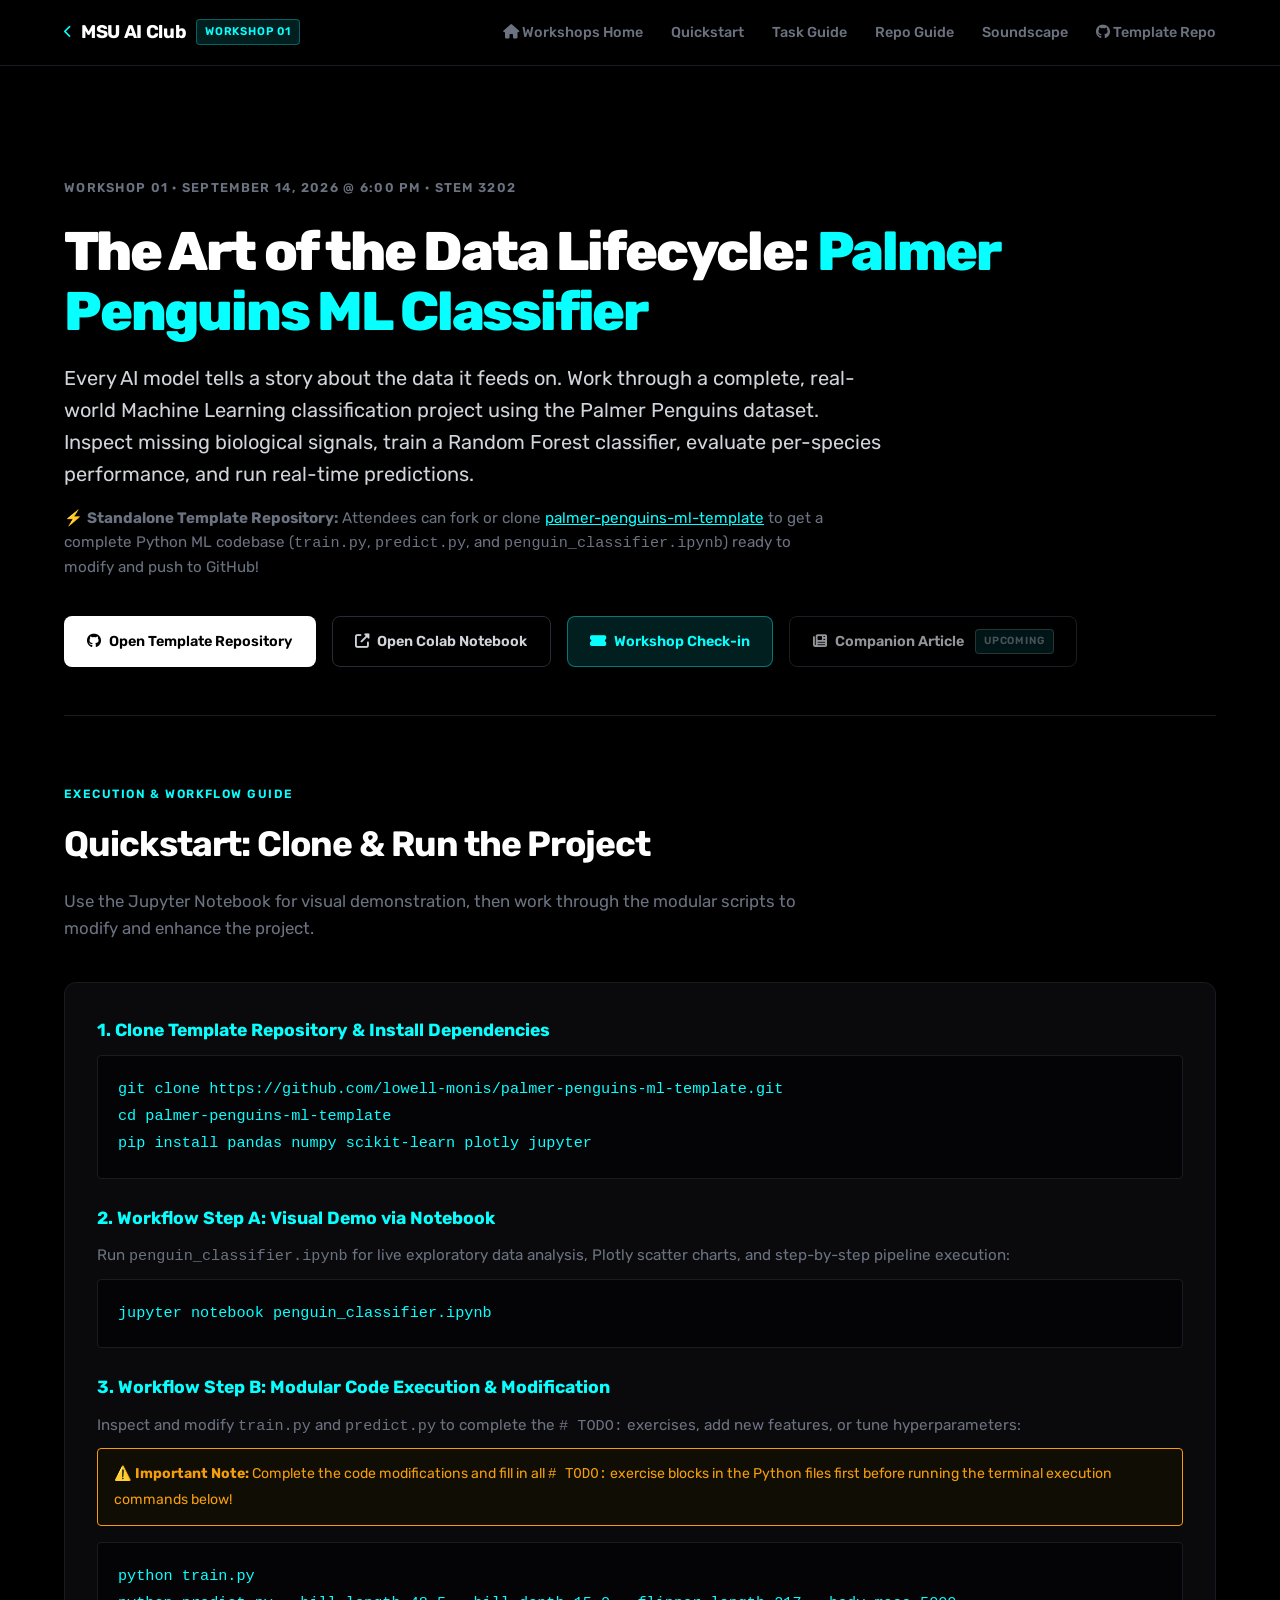
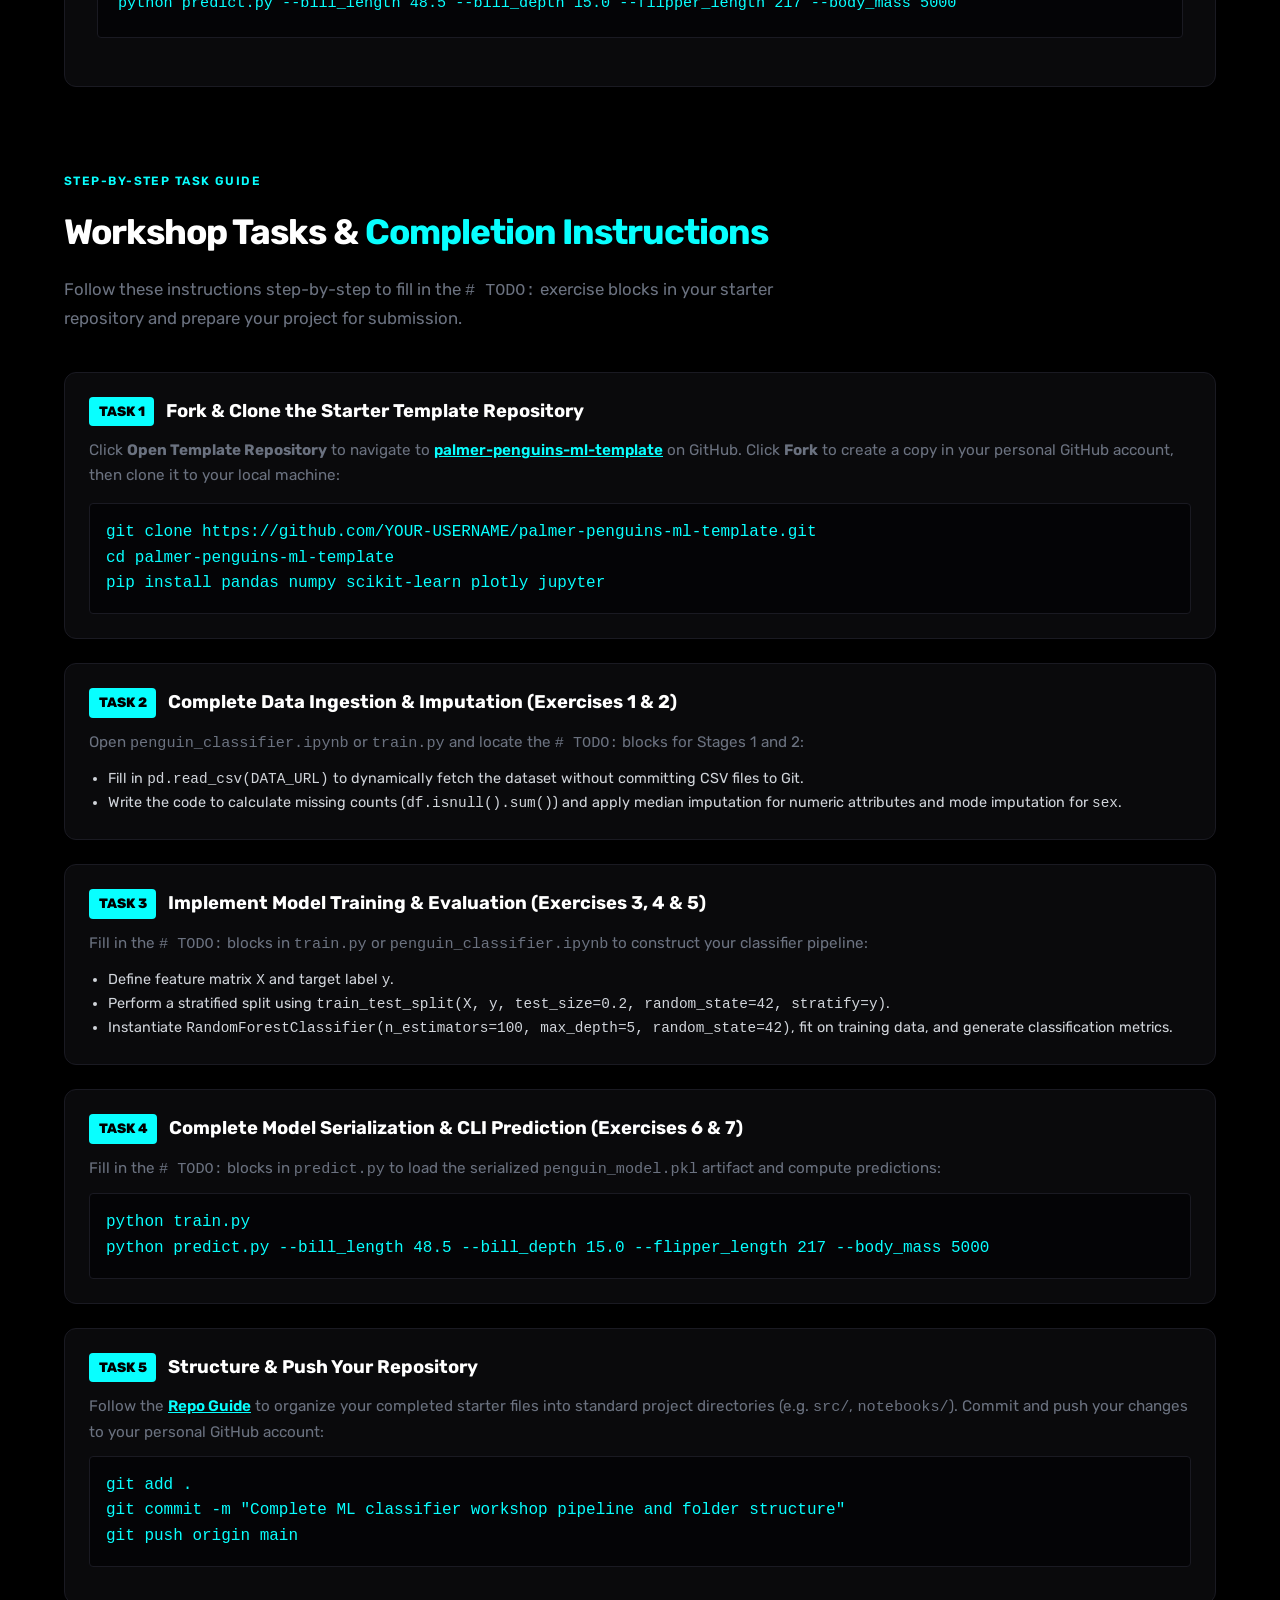
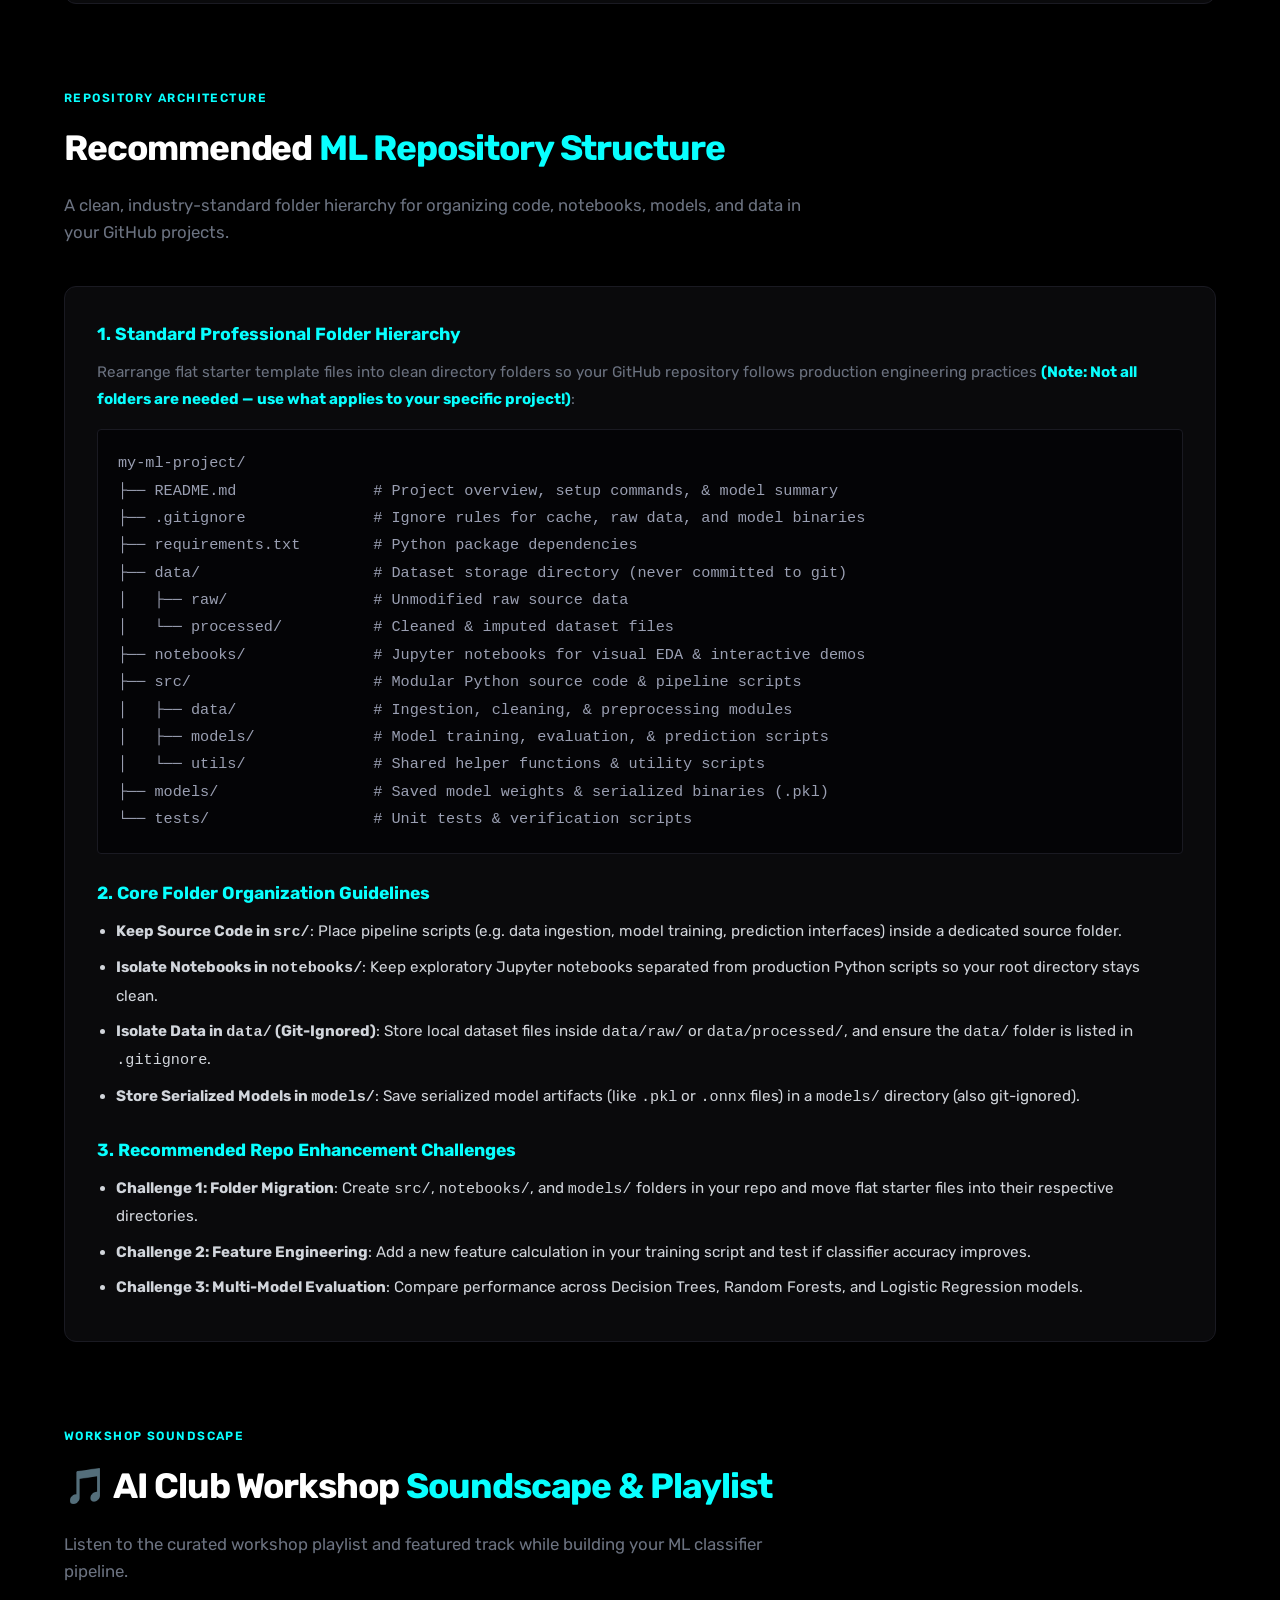
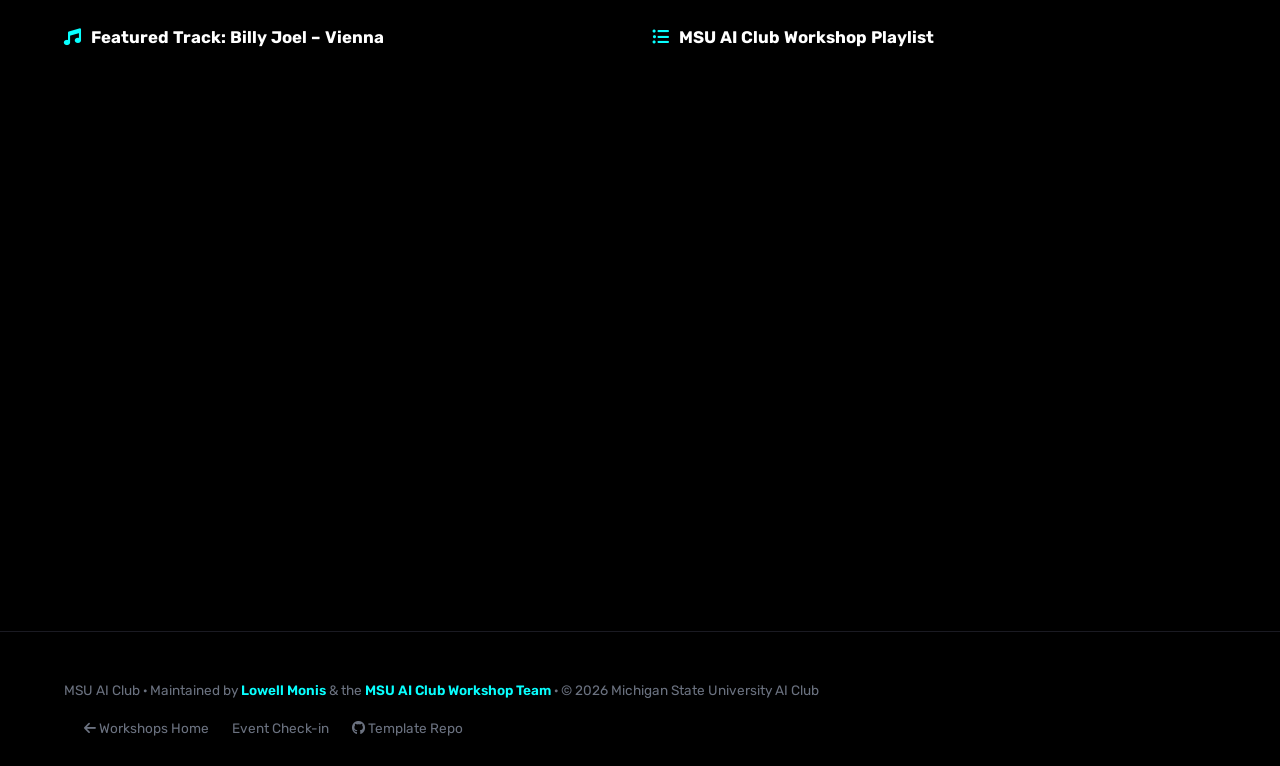
==== commit 35a49d1e: "Update Billy Joel Spotify embed to Vienna track" ====
--- a/workshops/workshop1/index.html
+++ b/workshops/workshop1/index.html
@@ -248,8 +248,8 @@
       <div style="display:grid; grid-template-columns: repeat(auto-fit, minmax(340px, 1fr)); gap:1.5rem; margin-top:1.5rem;">
         <!-- Billy Joel Embed -->
         <div>
-          <h3 style="color:var(--text-bright); font-size:1.05rem; margin-bottom:0.75rem;"><i class="fas fa-music" style="color:var(--color-primary); margin-right:0.4rem;"></i> Featured Artist: Billy Joel</h3>
-          <iframe data-testid="embed-iframe" style="border-radius:12px" src="https://open.spotify.com/embed/artist/6W27Z4Mlzj1CGo3xsTXRju?utm_source=generator&theme=0" width="100%" height="352" frameBorder="0" allowfullscreen="" allow="autoplay; clipboard-write; encrypted-media; fullscreen; picture-in-picture" loading="lazy"></iframe>
+          <h3 style="color:var(--text-bright); font-size:1.05rem; margin-bottom:0.75rem;"><i class="fas fa-music" style="color:var(--color-primary); margin-right:0.4rem;"></i> Featured Track: Billy Joel – Vienna</h3>
+          <iframe data-testid="embed-iframe" style="border-radius:12px" src="https://open.spotify.com/embed/track/4U45aEWtQhrm8A5mxPaFZ7?utm_source=generator&si=229f7a40d38d45a9" width="100%" height="352" frameBorder="0" allowfullscreen="" allow="autoplay; clipboard-write; encrypted-media; fullscreen; picture-in-picture" loading="lazy"></iframe>
         </div>
 
         <!-- MSU AI Club Workshop Playlist Embed -->
